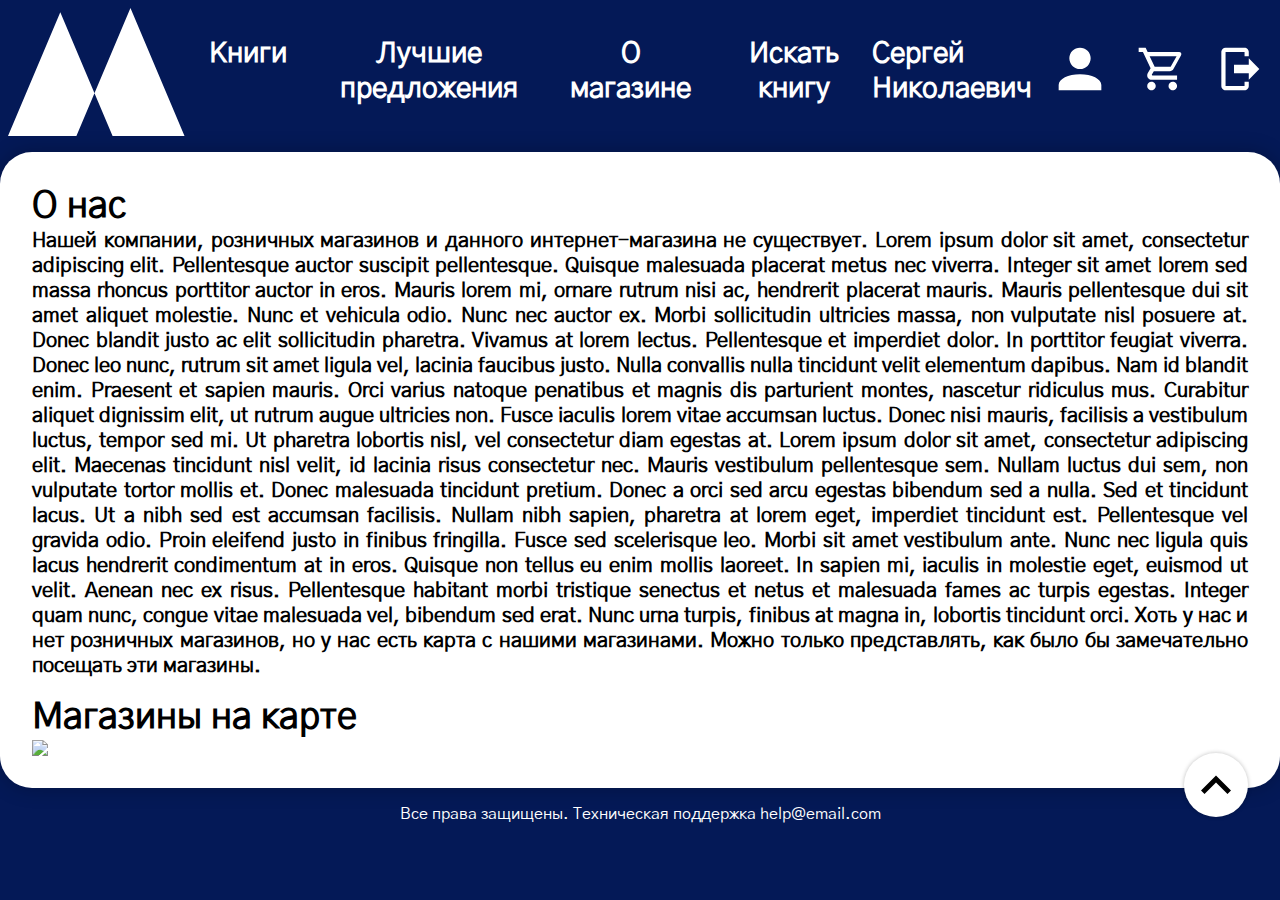
==== about-log.html @ 22d8faeb "Unused files deleted" ====
<!DOCTYPE html>
<html lang="ru">

<head>
    <meta charset="UTF-8"/>
    <link rel="stylesheet" href="./css/styles.css"/>
    <link rel="stylesheet" href="./font/GothicA1-Regular.woff">
    <script src="./scripts.js"></script>
    <title>О нас</title>
</head>

<body class="background-color">
    <header>
        <img src="./img/logo.svg"/>    
        <div class="navigation-buttons" id="navigation-buttons-0">
            <div class="header-button">
                <a href="./index-log.html">
                    <span>
                        Книги
                    </span>
                </a>
            </div>
            <div class="header-button">
                <a href="./index-log.html">
                    <span>
                        Лучшие предложения
                    </span>
                </a>
            </div>
            <div class="header-button">
                <a href="./about-log.html">
                    <span>
                        О магазине
                    </span>
                </a>
            </div>
            <div class="header-button" id="find-button" onclick="openFind()">
                <span>
                    Искать книгу
                </span>
            </div>
        </div>
        <div class="find-row hidden white-color" id="find-row">
            <textarea rows=1 placeholder="Искать книгу"></textarea>
            <img class="icon icon-active" src="./img/icons/magnify.svg"></img>
            <img class="icon icon-active" src="./img/icons/close-thick.svg" onclick="openFind()"></img>
        </div>
        <div class="navigation-buttons header-reverse" id="navigation-buttons-1">
            <a href="./index.html">
                <img class="svg-white" src="./img/icons/logout.svg">
            </a>
            <a href="./cart.html">
                <img class="svg-white" src="./img/icons/cart-outline.svg">
            </a>
            <a href="./user.html">
                <img class="svg-white" src="./img/icons/account.svg">
            </a>
            <span class="header-name">
                Сергей Николаевич
            </span>
        </div>
    </header>

    <div class="page-content white-color">
        <div class="page-content-about">
            <div class="about">
                <span class="span-header-large">
                    О нас
                </span>
                <span class="span-header-small">
                    Нашей компании, розничных магазинов и данного интернет-магазина не существует.  Lorem ipsum dolor sit amet, consectetur adipiscing elit. Pellentesque auctor suscipit pellentesque. Quisque malesuada placerat metus nec viverra. Integer sit amet lorem sed massa rhoncus porttitor auctor in eros. Mauris lorem mi, ornare rutrum nisi ac, hendrerit placerat mauris. Mauris pellentesque dui sit amet aliquet molestie. Nunc et vehicula odio. Nunc nec auctor ex. Morbi sollicitudin ultricies massa, non vulputate nisl posuere at. Donec blandit justo ac elit sollicitudin pharetra. Vivamus at lorem lectus. Pellentesque et imperdiet dolor. In porttitor feugiat viverra. Donec leo nunc, rutrum sit amet ligula vel, lacinia faucibus justo. Nulla convallis nulla tincidunt velit elementum dapibus. Nam id blandit enim.
                    Praesent et sapien mauris. Orci varius natoque penatibus et magnis dis parturient montes, nascetur ridiculus mus. Curabitur aliquet dignissim elit, ut rutrum augue ultricies non. Fusce iaculis lorem vitae accumsan luctus. Donec nisi mauris, facilisis a vestibulum luctus, tempor sed mi. Ut pharetra lobortis nisl, vel consectetur diam egestas at. Lorem ipsum dolor sit amet, consectetur adipiscing elit. Maecenas tincidunt nisl velit, id lacinia risus consectetur nec. Mauris vestibulum pellentesque sem. Nullam luctus dui sem, non vulputate tortor mollis et. Donec malesuada tincidunt pretium. Donec a orci sed arcu egestas bibendum sed a nulla. Sed et tincidunt lacus. Ut a nibh sed est accumsan facilisis. Nullam nibh sapien, pharetra at lorem eget, imperdiet tincidunt est. Pellentesque vel gravida odio. Proin eleifend justo in finibus fringilla. Fusce sed scelerisque leo. Morbi sit amet vestibulum ante. Nunc nec ligula quis lacus hendrerit condimentum at in eros. Quisque non tellus eu enim mollis laoreet. In sapien mi, iaculis in molestie eget, euismod ut velit. Aenean nec ex risus. Pellentesque habitant morbi tristique senectus et netus et malesuada fames ac turpis egestas. Integer quam nunc, congue vitae malesuada vel, bibendum sed erat. Nunc urna turpis, finibus at magna in, lobortis tincidunt orci. Хоть у нас и нет розничных магазинов, но у нас есть карта с нашими магазинами. Можно только представлять, как было бы замечательно посещать эти магазины.
                </span>
            </div>
            <div class="about-on-map">
                <span class="span-header-large">
                    Магазины на карте
                </span>
                <img src="./img/map.png">
            </div>
        </div>
    </div>

    <footer id="footer">
        <div class="scroll-button">
            <i class="up"></i>
        </div>
        <span>Все права защищены. Техническая поддержка help@email.com</span>
    </footer>
</body>

</html>
---- css/styles.css ----
@font-face {
    font-family: "Gothic A1";
    font-style: normal;
    font-weight: 400;
    src: local("Gothic A1"),
        url("../fonts/GothicA1-Regular.woff") format("woff")
}

@font-face {
    font-family: "Gothic A1";
    font-style: normal;
    font-weight: bold;
    src: local("../fonts/GothicA1-Bold.woff") format("woff")
}

* {
    font-family: "Gothic A1";
    text-align: justify;
}

.stop-scrolling {
    height: 100%;
    overflow: hidden;
  }

.f-32 {
    font-size: 32px;
}

.f-20 {
    font-size: 20px;
}

.background-color {
    background-color: #041957;
}

.center {
    margin: 0 auto;
    display: block;
}

.white-color {
    background-color: #FFFFFF;
}

.green-color {
    background-color: #86CD82;
}

.red-color {
    background-color: #DE5252;
}

.hidden {
    display: none;
    visibility: hidden;
    max-width: 0 !important;
    max-height: 0 !important;
    padding: 0 !important;
    margin: 0 !important;
}

.icon {
    min-width: 32px;
    min-height: 32px;
    width: 32px;
    height: 32px;
    max-width: 32px;
    max-height: 32px;
}

.icon-active {
    cursor: pointer;
}

body {
    /* display: flexbox; */
    margin: 0;
    padding: 0;
}

.content-shadow {
    box-shadow: 0 0 4px rgba(0, 0, 0, 0.25);
}

input[type='checkbox'] {
    appearance: none;
    cursor: pointer;
}

input[type='checkbox']:before {
    content: "";
    display: block;
    position: relative;
    width: 16px;
    height: 16px;
}

input[type='checkbox']:checked:before {
    background-image: url("/img/icons/check.svg");
}

input[type='radio'] {
    appearance: none;
    cursor: pointer;
}

input[type='radio']:before {
    content: "";
    display: block;
    position: relative;
    width: 14px;
    height: 14px;
    border-radius: 16px;
}

.radio-active {
    width: 14px;
    height: 14px;
    border-radius: 16px;
    border: #26408B solid 1px;
}

input[type='radio'] ~ .radio-active:after {
    display: none;
}

input[type='radio']:checked:before {
    top: 1px;
    left: 1px;
    width: 10px;
    height: 10px;
    border-radius: 12px;
    border: 0;
    background-color: #26408B;
}

input[type='radio']:checked ~ .radio-active:after {
    display: block;
}

.button-to-top {
    position: fixed;
    display: block;
    width: 64px;
    height: 64px;
    border-radius: 48px;
    z-index: 10;
    /* top: calc(100vh - 96px);
    left: calc(100vw - 106px); */
}

/* #region Header */  

header {
    flex-grow: 1;
    display: flex;
    align-items: center;
    padding: 8px;
}

.header-button {
    display: inline-flex;
    padding: 16px 24px 16px 24px;
    border-radius: 32px;
}

.header-button:hover {
    background-color: #ffffff;
    box-shadow: 0 0 20px rgba(0, 0, 0, 0.25);
}

.header-button a,
.header-button a:hover {
    cursor: default;
    text-decoration: none;
}

.header-button a {
    color: #ffffff;
}

.header-button:hover a,
.header-button:hover span {
    color: #000000;
}

.header-button span {
    font-family: "Gothic A1";
    font-style: normal;
    font-size: 28px;
    line-height: 35px;
    font-weight: bold;
    align-items: center;
    text-align: center;
    display: flex;
    color: #ffffff;

    cursor: default;
}

.navigation-buttons {
    display: flex;
}

.header-reverse {
    flex-direction: row-reverse;
    flex-grow: 1;
    gap: 16px;
    font-family: "Gothic A1";
    font-weight: bold;
    font-size: 16px;
}

.header-reverse a {
    text-decoration: none;
}

.find-row {
    flex-grow: 1;
    display: inline-flex;
    padding: 16px;
    align-items: center;
    border-radius: 32px;
    max-height: 35px;
}

.find-row textarea {
    resize: none;
    border: 0;
    margin: 0 8px 0 8px;
    flex-grow: 2;
    outline: none;

    overflow: hidden;
    font-size: 28px;
    font-family: "Gothic A1";
    font-weight: bold;
}

.find-row img {
    flex-grow: 1;
}

.find-button-show {
    animation: show .8s ease-in forwards;
}

.find-button-hide {
    animation: hide .8s ease-in forwards;
}

@keyframes show {
    0% {
        opacity: 0;
    }
    100% {
        opacity: 1;
    }
}

@keyframes hide {
    0% {
        opacity: 1;
    }
    100% {
        opacity: 0;
    }
}

/* #endregion */
/* #region PageContent */

.page-content {
    display: flex;

    box-shadow: 0 0 20px rgba(0, 0, 0, 0.25);
    border-radius: 32px;

    padding: 16px;
    margin: 8px 0 8px 0;
}

/* #region IndexPage */

/* #region DivSortFilter */

.div-sort-filter {
    display: flex;
    flex-direction: column;

    min-width: 320px;
    width: 320px;
    height: fit-content;

    border-radius: 32px;

    padding: 32px 16px 32px 16px;
    margin: 16px;
}

.div-sort-filter span {
    font-family: "Gothic A1";
    font-weight: bold;
}

.div-sort-filter input {
    border-radius: 4px;
}

.span-header {
    font-size: 28px !important;
}

.sort select {
    width: 100%;
    height: 32px;

    margin: 8px 0 8px 0;

    font-family: "Gothic A1";
    font-weight: bold;
    color: rgba(0, 0, 0, 0.5);

    background-color: #ffffff;
    border: 0;
    border-radius: 4px;
}

.sort select:hover,
.sort select:focus {
    color: #000000;
}

.categories div,
.authors div {
    margin: 4px 0 4px 0;
}

.categories,
.authors {
    margin-bottom: 10px;
}

.categories .span-header,
.authors .span-header {
    padding-left: 2px;
}

/* #endregion */

.button-filter {
    width: 200px;
    margin: 15px auto 5px auto  !important;
}

.white-button {
    background-color: #ffffff;
    color: #000000;
    height: 32px;
    border-radius: 16px;
}

.white-button span {
    display: flex;
    flex-direction: column;
    text-align: center;
    padding: 8px 0 8px 0;
    cursor: default;
    line-height: 16px;
}

.white-button:hover {
    background-color: #26408B;
    color: #ffffff !important;
}

.white-button:hover span {
    color: #ffffff !important;
}

.white-button:hover img {
    filter: invert(1);
}

.blue-button {
    background-color: #26408B;
    color: #ffffff !important;
    height: 32px;
    border-radius: 16px;
}

.blue-button span {
    display: flex;
    flex-direction: column;
    text-align: center;
    padding: 8px 0 8px 0;
    cursor: default;
    line-height: 16px;
    color: #ffffff !important;
}

.blue-button:hover {
    background-color: #86CD82;
}

.blue-button a {
    text-decoration: none;
    color: white;
}

.red-button {
    background-color: #DE5252;
    color: white !important;
    height: 32px;
    border-radius: 16px;
}

.red-button span {
    display: flex;
    flex-direction: column;
    text-align: center;
    padding: 8px 0 8px 0;
    cursor: default;
    line-height: 16px;
    color: white !important;
}

.red-button:hover {
    background-color: #C63E3E;
}

.red-button a {
    text-decoration: none;
    color: white;
}

.green-button {
    background-color: #86CD82;
    color: white !important;
    height: 32px;
    border-radius: 16px;
}

.green-button span {
    display: flex;
    flex-direction: column;
    text-align: center;
    padding: 8px 0 8px 0;
    cursor: default;
    line-height: 16px;
    color: white !important;
}

.green-button:hover {
    background-color: #599456;
}

.green-button a {
    text-decoration: none;
    color: white;
}

.left-border-radius-medium {
    border-radius: 16px 0 0 16px !important;
}

.right-border-radius-medium {
    border-radius: 0 16px 16px 0 !important;
}

/* #region Items */

.items {
    display: flex;
    flex-wrap: wrap;
    justify-content: space-around;
}

.item-card {
    width: 306px;
    height: fit-content;
    border-radius: 32px;

    margin: 16px;
    padding: 16px;

    display: flex;
    flex-direction: column;
}

.item-card a {
    align-self: center;
}

.item-card img {
    width: 160px;
    height: 240px;
    align-self: center;
    margin-bottom: 16px;
}

.span-header-small {
    font-size: 20px !important;
}

.item-card span {
    font-family: "Gothic A1";
    font-weight: bold;
    font-size: 14px;
}

.rating-and-price {
    display: flex;
    flex-direction: row;
    margin: 16px 0 16px 0;
}

.rating,
.price {
    border-radius: 24px;
    color: #ffffff;
    padding: 8px;
    max-width: fit-content;
    flex-grow: 1;
}

.rating-div {
    display: flex;
    flex-grow: 1;
    flex-direction: row;
    align-items: center;
}

.price-div {
    display: flex;
    flex-grow: 1;
    flex-direction: row-reverse;
    align-items: center;
}

.price-crossed {
    text-decoration: line-through;
    margin: 0 8px 0 8px;
}

.price-crossed span {
    color: rgba(0, 0, 0, 0.75);
}

.item-buttons {
    display: flex;
    flex-direction: row;
    border-radius: 16px;
}

.item-buttons div {
    flex-grow: 1;
}

/* #endregion */

/* #region PageList */

.page-list {
    height: 48px;
    max-width: fit-content;
    display: inline-flex;
    flex-direction: row;
    flex-grow: 4;
    flex-shrink: 4;
    flex: 4;
    align-items: center;
    align-self: center;

    margin: 0 35% 0 35%;

    border-radius: 24px;
}

.page-list div {
    width: 64px;
    height: 48px;

    text-align: center;
}

.page-list span {
    display: flex;
    flex-direction: column;
    

    font-family: "Gothic A1";
    font-weight: bold;
    font-size: 28px;
    line-height: 32px;
    padding: 10px 0 10px 0;
}

.left-border-radius-medium-gt {
    border-radius: 24px 0 0 24px !important;
}

.right-border-radius-medium-gt {
    border-radius: 0 24px 24px 0 !important;
}

.no-border-radius {
    border-radius: 0 !important;
}

.current-page {
    background-color: #DCDCDC;
    color: #666666;

    cursor: default;
    vertical-align: middle;
}

.current-page > span {
    padding-left: 24px;
}

/* #endregion */

/* #endregion */

/* #region BookPage */

.pic-and-rating {
    margin: 16px;
}

.rating {
    display: flex;
    flex-direction: row;
    align-items: center;
}

.rating span {
    font-family: "Gothic A1";
    font-size: 14px;
    font-weight: bold;
    color: #000000;
}

.item-rating {
    display: flex;
    
    border-radius: 24px;
    height: 32px;
}

.item-rating span {
    color: #ffffff !important;
    font-size: 16px;
    
    margin: 7px 12px 9px 12px
}

.name-description {
    display: flex;
    flex-direction: column;
    margin: 16px;
}

.name-description span {
    font-family: "Gothic A1";
    font-weight: bold;
    color: #000000;
}

.span-header-large {
    font-size: 36px;
}

.span-header-medium {
    font-size: 24px;
}

.book-about {
    margin: 16px 0 16px 0;
}

.book-price-div {
    margin: 32px 0 16px 0;
}

.book-price {
    display: flex;
    flex-direction: row;
}

.book-current-price {
    border-radius: 8px;
    margin: 0 8px 0 8px
}

.book-current-price span {
    color: #ffffff;
    margin: 0 8px 0 8px
}

.book-buttons {
    display: flex;
    flex-direction: row;
}

.book-buttons div {
    margin-right: 16px;
}

.book-buttons span {
    margin: 0px 8px 0 8px;
}

.book-sort {
    display: flex;
    flex-direction: row;
    align-items: center;
}

.book-sort > * {
    margin-right: 16px;
}

.comments {
    margin-top: 32px;
}

.book-sort input {
    border-radius: 4px;
}

.book-sort select {
    width: fit-content;
    height: 32px;

    margin: 8px 0 8px 0;

    font-family: "Gothic A1";
    font-weight: bold;
    color: rgba(0, 0, 0, 0.5);

    background-color: #ffffff;
    border: 0;
    border-radius: 4px;
}

.book-sort select:hover,
.book-sort select:focus {
    color: #000000;
}

.comment {
    width: 100%;
    border-radius: 32px;
    padding: 16px;
    display: flex;
    flex-direction: column;
    margin-bottom: 16px;
}

.comments-list {
    display: flex;
    flex-direction: column;
    align-items: center;
    margin-top: 32px;
    width: fit-content
}

.comment-header {
    display: flex;
    flex-direction: row;
    align-items: center;
}

.comment-header div {
    border-radius: 32px;
    padding: 8px 16px 8px 16px;
    display: flex;
    flex-direction: row;
    align-items: center;
    height: 32px;
    margin-right: 16px;
}

.comment-header img {
    height: 32px;
    width: 32px;
    margin-right: 8px;
}

.comment-footer {
    display: flex;
    flex-direction: row;
    align-items: center;
}

.comment-footer > * {
    margin-right: 16px;
}

.comment-footer div span {
    margin: 0 8px 0 8px;
}

.comment-text {
    margin: 16px 0 16px 0;
}

.no-margins {
    margin: 0 !important;
}

.comments-load-more {
    width: 50%;
    padding: 4px 0 4px 0;
}

/* #endregion */

/* #region AboutPage */

.page-content-about {
    display: flex;
    width: 100%;
    flex-direction: column;
    margin: 16px;
}

.about {
    width: 100%;
    display: flex;
    flex-direction: column;
    margin-bottom: 16px;
}

.about-href-header {
    box-shadow: 0px 0px 4px rgba(0, 0, 0, 0.25);
    border-radius: 16px;
    padding: 15px;
    width: fit-content;
}

.about-href {
    float: left
}

.about-ul {
    list-style-type: none;
}

.about-ul > li > a {
    text-decoration: none;
}

.about-ul > li {
    padding-bottom: 5px;
}

.about-ul {
    margin: 10px 5px 5px 5px;
    padding: 5px;
}

.about span,
.about-on-map span {
    font-family: "Gothic A1";
    font-weight: bold;
    color: #000000;
    text-align: justify;
}

.about-on-map {
    width: 100%;
    display: flex;
    flex-direction: column;
    align-items: flex-start;
}

/* #endregion */

/* #region UserPage */

.user-about {
    margin: 16px 48px 16px 48px;
    display: flex;
    flex-direction: column;
}

.user-about span {
    font-family: "Gothic A1";
    font-weight: bold;
}

.user-about .blue-button {
    height: 48px;
    border-radius: 24px;
}

.user-about .blue-button span {
    padding-top: 16px;
    padding-bottom: 16px; 
}

.user-inf {
    display: flex;
    flex-direction: row;
}

.user-picture {
    margin: 16px 0 16px 0;
    max-width: 352px;
    max-height: 352px;
}

.user-inf-grid {
    display: grid;
    max-height: 352px;
    margin-left: 32px;
    margin-top: 16px;
    column-gap: 32px;
    row-gap: 16px;
    grid-template-areas:    "information orders favorite" 
                            "payment orders favorite";
}

.user-information,
.user-payment {
    width: 416px;
    border-radius: 32px;
    padding: 16px;
    display: flex;
    flex-direction: row;
    font-size: 20px;
    flex-wrap: wrap;
}

.user-orders,
.user-favorite {
    width: 416px;
    max-height: 320px;
    border-radius: 32px;
    padding: 16px;
    display: flex;
    flex-direction: column;
    font-size: 20px;
    flex-wrap: wrap;
}

.user-information {
    grid-area: information;
    min-height: 128px;
    max-height: 128px;
}

.user-payment {
    grid-area: payment;
    height: 144px;
    row-gap: 16px;
}

.user-orders {
    grid-area: orders;
    row-gap: 16px;
}

.user-favorite {
    grid-area: favorite;
    row-gap: 16px;
}

.user-information div {
    flex-grow: 1;
    flex: 1 0 calc(50% - 16px);
    width: fit-content;
}

.user-information img {
    width: 24px;
    height: 24px;
}

.svg-primary {
    filter: invert(24%) sepia(20%) saturate(3876%) hue-rotate(200deg) brightness(92%) contrast(94%);
}

.svg-white {
    filter: invert(100%) sepia(0%) saturate(0%) hue-rotate(0deg) brightness(100%) contrast(100%);
}

.span-label {
    color:rgba(0, 0, 0, 0.5)
}

.span-label-data {
    display: flex;
    flex-direction: row;
    height: fit-content;
    vertical-align: middle;
    align-items: center;
}

.user-payment-list {
    display: flex;
    flex-direction: row;
    gap: 16px;
}

.user-payment-container {
    display: flex;
    flex-direction: column;
    align-items: center;
    gap: 16px;
    padding: 4px;
    border-radius: 16px;
    justify-content: center;
}

.user-payment-container div,
.user-payment-container span {
    align-items: center;
    text-align: center;
    font-size: 16px;
    word-wrap: normal;
}

.user-orders-list {
    display: flex;
    flex-direction: column;
    gap: 16px;
}

.user-order {
    height: 64px;
    border-radius: 16px;
    padding: 16px;
    display: flex;
    flex-direction: row;
    gap: 16px;
    justify-self: center;
}

.order-information {
    align-self: center;
}

.delivery-status {
    width: 128px;
    display: flex;
    flex-direction: column;
    justify-content: center;
    align-items: center;
    margin-left: auto;
    border-radius: 32px;
    padding: 8px;
}

.delivery-status span {
    color: #FFFFFF;
    font-size: 16px;
}

.order-delivery-date {
    font-size: 16px;
}

/* #endregion */

/* #region CartPage  */

.item-card .green-color span {
    color: white;
}

.cart-page-content {
    display: flex;
    flex-direction: column;
    font-family: "Gothic A1";
    font-weight: bold;
}

.cart-list {
    display: flex;
    flex-direction: row;
    /* margin-bottom: 224px; */
}

.cart-total {
    flex-grow: 1;
    display: flex;
    flex-direction: column;
    gap: 16px;
    border-radius: 32px;
    padding: 16px;
    margin: 16px;
}

.total-list {
    display: flex;
    flex-direction: column;
    gap: 16px;
}

.total-item {
    display: flex;
    flex-direction: row;
    border-radius: 16px;
    padding: 16px;;
}

.total-item-desc {
    display: flex;
    flex-direction: column;
    gap: 8px;
}

.total-item-price {
    border-radius: 32px;
    margin-left: auto;
    color: white;
    padding: 8px;
}

.span-total {
    margin-left: auto;
}

.item-card .red-button{
    height: 64px;
}

.item-card .red-button span {
    padding: 0 !important;
    text-align: center;
    height: 100%;
    justify-content: center;
}

.cart-submit {
    align-self: center;
    border-radius: 32px !important;
    width: 25% !important;
    height: 64px !important;
}

.cart-submit span {
    padding: 0 !important;
    text-align: center;
    height: 100%;
    justify-content: center;
}

.payment {
    width: 336px;
    height: 140px;
    border-radius: 32px;
    padding: 16px;
    display: flex;
    flex-direction: column;
    gap: 12px;
    margin-left: auto;
    margin-right: 16px;
    margin-bottom: 36px;
}

.payment span {
    font-weight: bold;
}

/* #endregion */

/* #region Register Page */

.login-background {
    background-image: url("../img/background.svg");
}

.login-page-content {
    width: 25%;
    border-radius: 32px;
    padding: 8px;
    display: flex;
    flex-direction: column;
    align-items: center;
}

.footer-bottom {
    position: fixed;
    bottom: 0px;
}

.empty-page {
    display: flex;
    min-width: 100vh;
    min-height: 85vh;
    flex-direction: column;
    align-items: center;
    justify-content: center;
    font-family: "Gothic A1";
    font-weight: bold;
    font-size: 16px;
}

.socials-list {
    display: flex;
    flex-direction: row;
}

.socials-list img {
    cursor: pointer;
}

.span-color-gray {
    color: rgba(0, 0, 0, 0.75);
}

.login-page-content textarea {
    line-height: 28px;

    resize: none;
    border: 0;
    margin: 0 8px 0 8px;
    flex-grow: 2;
    outline: none;

    overflow: hidden;
    font-size: 14px;
    font-family: "Gothic A1";
    font-weight: bold;
}

.input-text {
    border-radius: 4px;
    margin-bottom: 16px;
    width: 50%;
    height: 32px;
    display: flex;
    flex-direction: column;
    justify-content: center;
}

.login-page-content .blue-button {
    width: 80%;
    height: 48px;
    border-radius: 24px;
}

.login-page-content .blue-button span {
    padding: 0 !important;
    text-align: center;
    height: 100%;
    justify-content: center;
}

.forget-password {
    margin-top: 8px;
    font-size: 14px;
}

.forget-password a {
    text-decoration: none;
    color:rgba(0, 0, 0, 0.75)
}

/* #endregion */

.header-name {
    font-size: 28px;
    align-self: center;
    color: white;
}

/* #endregion */

/* #region Footer */

footer {
    position: relative;
    bottom: 0;
    flex-grow: 1;
    width: 100%;
    height: 17px;
    text-align: center;
    color: #ffffff;
    margin: 16px 0 16px 0;
}

/* #endregion */

/* #region switch */


.switch {
    position: relative;
}

.switch > input {
    width: 1px;
    height: 1px;
}

.switch input[type='checkbox']:before {
    content: "";
    display: none;
    position: relative;
    width: 16px;
    height: 16px;
}

.slider {
    position: absolute;
    cursor: pointer;
    height: 33px;
    width: 61px;
    top: 0;
    left: 0;
    right: 0;
    bottom: 0;
    background-color: #ccc;
    -webkit-transition: .4s;
    transition: .4s;
}

.slider:before {
    position: absolute;
    content: "";
    height: 26px;
    width: 26px;
    left: 4px;
    bottom: 4px;
    background-color: white;
    -webkit-transition: .4s;
    transition: .4s;
}

input:checked+.slider {
    background-color: #26408B;
}

input:focus+.slider {
    box-shadow: 0 0 1px #26408B;
}

input:checked+.slider:before {
    -webkit-transform: translateX(26px);
    -ms-transform: translateX(26px);
    transform: translateX(26px);
}

.slider.round {
    border-radius: 34px;
    margin-top: -4px;
}

.slider.round:before {
    border-radius: 50%;
}

.switch-group {
    display: flex;
    justify-content: space-between;
    text-align: center;
}

.switch-group > label {
    padding-left: 50px;
}

.switch-group + .switch-group {
    margin-top: 20px;
}

/* #endregion switch */

/* #region slider */

.image-slider {
    position: relative;
}

.image-slider__item {
    width: 1700px;
    height: 700px;
    display: none;
    margin: 20px auto;
}

.image-slider__item img {
    width: inherit;
    height: inherit;
    object-fit: cover;
    border-radius: 32px;
}

.image-slider__item--active {
    display: block;
}

.image-slider-buttons {
    display: flex;
    flex-direction: row;
    justify-content: center;
    gap: 10px;
}

.image-slider__button {
    width: 20px;
    height: 20px;
    border: 4px solid #26408B;
    border-radius: 100%;
    transition: background-color 0.5s ease-in;
}

.image-slider__button--active {
    background-color: #4B63A9;
}


.image-slider__button:hover {
    cursor: pointer;
}

/* #endregion slider*/

/* #region video */

.about-video  {
    margin: 20px auto;
}

/* #endregion video*/

/* #region modal */

.modal-container {
    position: fixed;
    z-index: 1000;
    width: 100vw;
    height: 100vh;
    background-color: rgba(37, 37, 37, .4);
    display: flex;
    flex-direction: column;
    justify-content: center;

}

.modal {
    margin: auto;
    width: 480px;
    height: 240px;
    background-color: white;
    box-shadow: 0px 0px 4px rgba(0, 0, 0, 0.25);
    border-radius: 16px;
    text-align: center;

}

.modal > span {
    margin: 16px;
    font-weight: 700;
    font-size: 28px;
    line-height: 35px;
    display: flex;
    align-items: center;
    text-align: center;
}

.modal-starlist {
    display: inline-flex;
    flex-direction: row;
    width: 100%;
    font-size: 50px;
    justify-content: center;
    margin-bottom: 27px;
}

.modal-starlist > i {
    width: 50px;
    height: 50px;
    margin: 0 2px;
}

.modal-submit-review {
    font-size: 24px !important;
    display: inline !important;
    box-shadow: 0px 0px 4px rgba(0, 0, 0, 0.25);
    border-radius: 21px;
    padding: 10px 55px;
    margin: 0 !important;
    margin-top: auto !important;
    cursor: pointer;
}

/* #endregion modal*/

/* #region icons */

i.star {
    background: url('../img/icons/Vector.svg');
    background-size: 1em 1em;
    background-color: white;
}

i.star-active {
    background: url('../img/icons/Vector-s.svg');
    background-size: 1em 1em;
    background-color: white;
}

i.up {
    background: url('../img/icons/up.svg');
    background-size: 1em 1em;
}

/* #endregion icons*/

/* #region item-tag*/

.tags {
    display: flex;
    justify-content: left;
    gap: 10px;
    margin-bottom: 16px;
    height: 28px;

}

.item-tag {
    width: auto;
    height: 100%;
    padding: 2px 15px;
    background-color: #4B63A9;
    border-radius: 16px;
    display: table;
}

.item-tag span {
    display: table-cell;
    vertical-align: middle;
    font-size: 14px;
    color: white;
}

/* #endregion item-tag*/


/* #region scroll-to-top button*/



.scroll-button {
    width: 64px;
    height: 64px;
    box-shadow: 0px 0px 4px rgba(0, 0, 0, 0.25);
    border-radius: 48px;
    background-color: white;
    position: absolute;
    right: 32px;
    bottom: 4px;
    display: flex;
    flex-direction: column;
    justify-content: center;
    cursor: pointer;
}

.scroll-button i {
    font-size: 30px;
    width: 1em;
    height: 1em;
    display: block;
    margin: 0 auto;
}


/* #endregion scroll-to-top button*/

/* #region preview */

.preview {
    position: absolute;
    opacity: 0;
    transition: opacity .5s ease;
}

.preview-author {
    width: 240px;
    height: 320px;
    background-color: white;
    box-shadow: 0px 0px 4px rgba(0, 0, 0, 0.25);
    border-radius: 16px;
    display: flex;
    flex-direction: column;
    font-size: 16px;
    font-weight: 700;
}

.author-name {
    width: 200px;
    text-align: center;
}

.preview-author > * {
    margin: 0 auto 3px auto;
}

.preview-author > .tags {
    height: 20px;
}

.author-logo {
    width: 170px;
    height: 196px;
    margin-top: 16px;
}

/* #endregion preview */

/* #region tooltip */

.tooltip-target {
    position: relative;
}

.tooltip-target .tooltip {
    visibility: hidden;
    
}

.tooltip-target:hover .tooltip {
    visibility: visible;
}

.tooltip {
    visibility: hidden;
    position: absolute;
    top: 10px;
    left: 100px;
    width: 350px;
    padding: 10px;
    background-color: white;
    box-shadow: 0px 0px 4px rgba(0, 0, 0, 0.25);
    border-radius: 16px;
    z-index: 10;
}

/* #endregion tooltip */

/* #region image-gallery*/

.image-gallery {
    display: flex;
    gap: 16px;
}

.image-gallery-main {
    width: 416px;
    height: 625px;
}

.image-gallery__item {
    width: 128px;
    height: 112px;
    background: #FFFFFF;
    box-shadow: 0px 0px 4px rgba(0, 0, 0, 0.25);
    border-radius: 16px;
    cursor: pointer;
}

.image-gallery__item img {
    width: inherit;
    height: inherit;
    object-fit: contain;
}

/* #endregion image-gallery*/

/* #region slide-menu */

.slide-menu {
    width: 306px;
    height: 128px;
}

.slide-menu__button {
    width: 100%;
    height: 50%;
    text-align: center;
    vertical-align: middle;
    
}

.slide-menu__button span {
    color: #fff;
    font-weight: 700;
    font-size: 20px;
    display: inline-block;
    text-align: center;
    margin-top: 25px;
}

.slide-menu__button-reject {
    background: #DE5252;
    border-radius: 16px 16px 0px 0px;
}

.slide-menu__button-reject:active {
    background: #9c3a3a;
    border-radius: 16px 16px 0px 0px;
}

.slide-menu__button-favorite {
    background: #26408B;
    border-radius: 0px 0px 16px 16px;
}

.slide-menu__button-favorite:active {
    background: #1b2b5a;
    border-radius: 0px 0px 16px 16px;
}

.page-content > span:nth-child(1) {
    padding-left: 50px;
}

/* #endregion slide-menu */
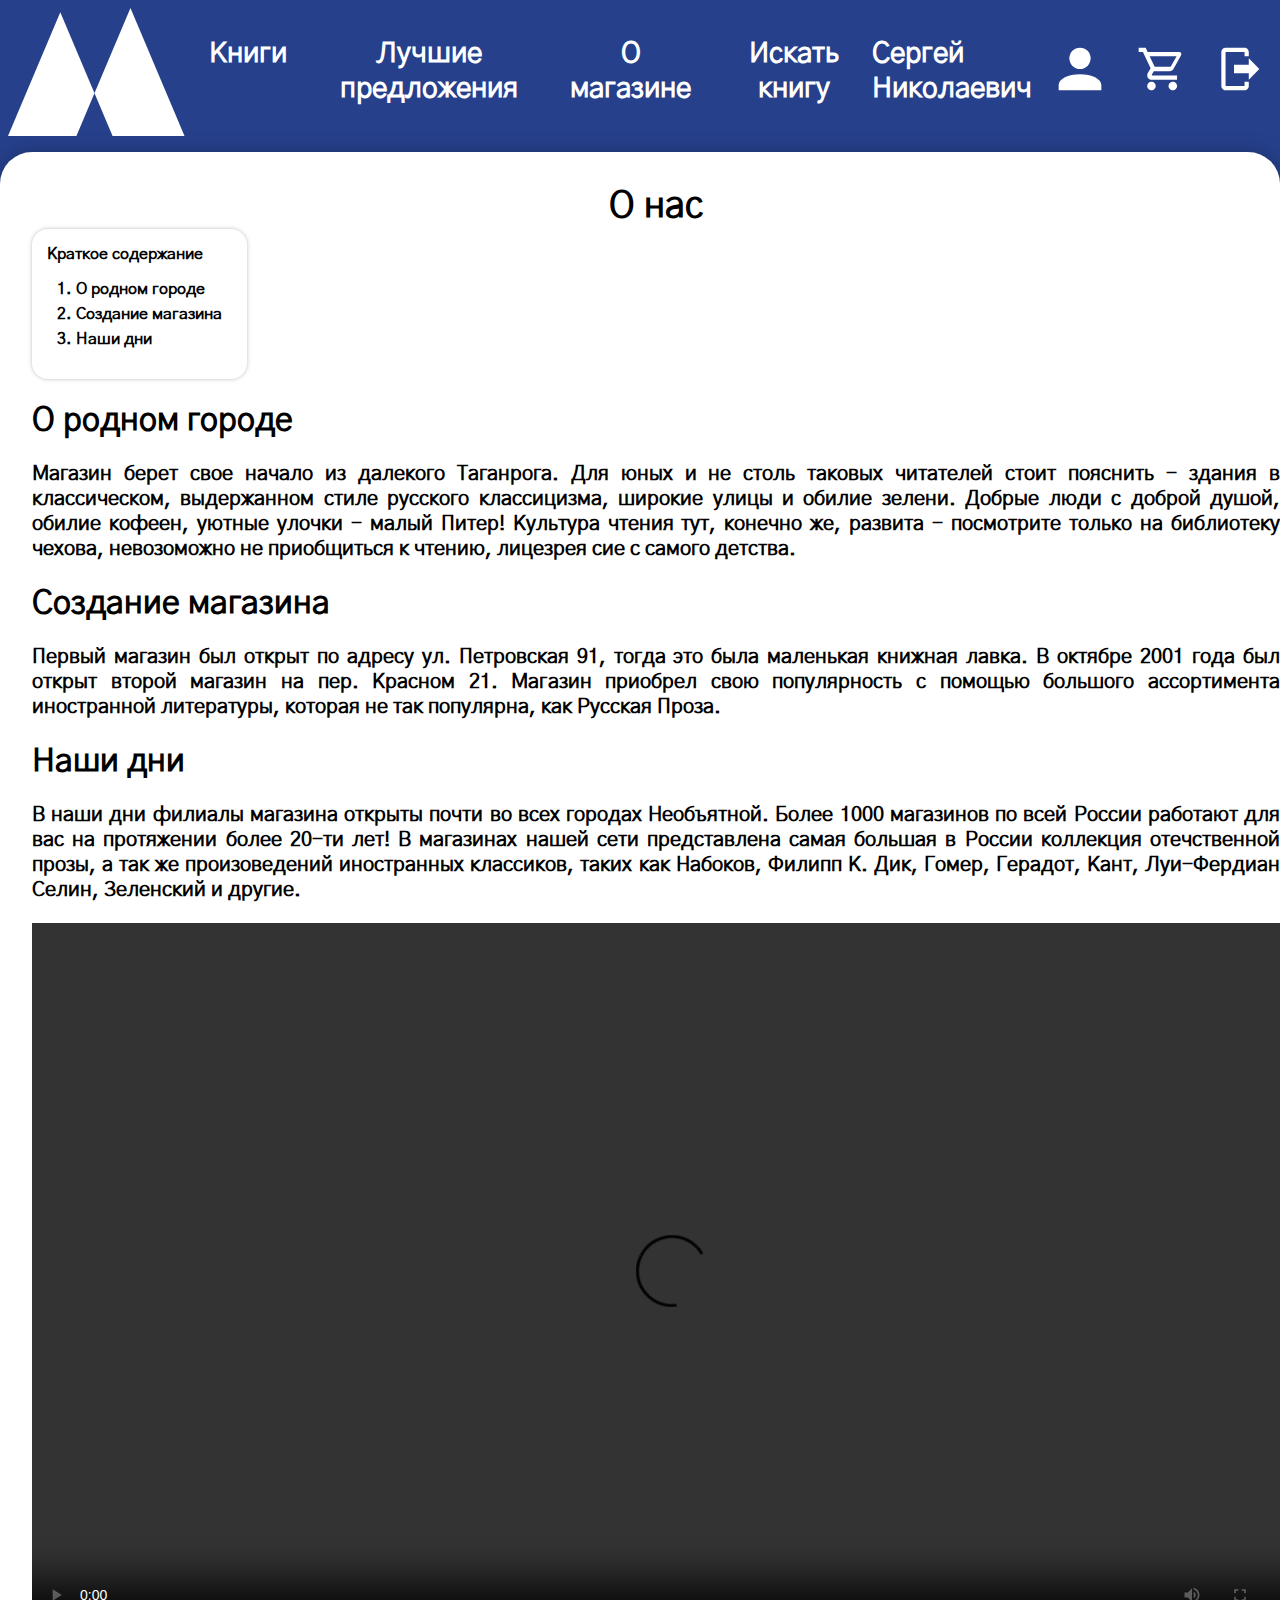
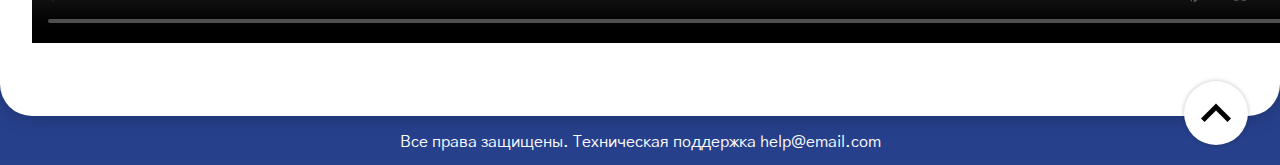
==== commit 090a97b1: "About page update" ====
--- a/about-log.html
+++ b/about-log.html
@@ -64,19 +64,64 @@
     <div class="page-content white-color">
         <div class="page-content-about">
             <div class="about">
-                <span class="span-header-large">
+                <span class="span-header-large center">
                     О нас
                 </span>
-                <span class="span-header-small">
-                    Нашей компании, розничных магазинов и данного интернет-магазина не существует.  Lorem ipsum dolor sit amet, consectetur adipiscing elit. Pellentesque auctor suscipit pellentesque. Quisque malesuada placerat metus nec viverra. Integer sit amet lorem sed massa rhoncus porttitor auctor in eros. Mauris lorem mi, ornare rutrum nisi ac, hendrerit placerat mauris. Mauris pellentesque dui sit amet aliquet molestie. Nunc et vehicula odio. Nunc nec auctor ex. Morbi sollicitudin ultricies massa, non vulputate nisl posuere at. Donec blandit justo ac elit sollicitudin pharetra. Vivamus at lorem lectus. Pellentesque et imperdiet dolor. In porttitor feugiat viverra. Donec leo nunc, rutrum sit amet ligula vel, lacinia faucibus justo. Nulla convallis nulla tincidunt velit elementum dapibus. Nam id blandit enim.
-                    Praesent et sapien mauris. Orci varius natoque penatibus et magnis dis parturient montes, nascetur ridiculus mus. Curabitur aliquet dignissim elit, ut rutrum augue ultricies non. Fusce iaculis lorem vitae accumsan luctus. Donec nisi mauris, facilisis a vestibulum luctus, tempor sed mi. Ut pharetra lobortis nisl, vel consectetur diam egestas at. Lorem ipsum dolor sit amet, consectetur adipiscing elit. Maecenas tincidunt nisl velit, id lacinia risus consectetur nec. Mauris vestibulum pellentesque sem. Nullam luctus dui sem, non vulputate tortor mollis et. Donec malesuada tincidunt pretium. Donec a orci sed arcu egestas bibendum sed a nulla. Sed et tincidunt lacus. Ut a nibh sed est accumsan facilisis. Nullam nibh sapien, pharetra at lorem eget, imperdiet tincidunt est. Pellentesque vel gravida odio. Proin eleifend justo in finibus fringilla. Fusce sed scelerisque leo. Morbi sit amet vestibulum ante. Nunc nec ligula quis lacus hendrerit condimentum at in eros. Quisque non tellus eu enim mollis laoreet. In sapien mi, iaculis in molestie eget, euismod ut velit. Aenean nec ex risus. Pellentesque habitant morbi tristique senectus et netus et malesuada fames ac turpis egestas. Integer quam nunc, congue vitae malesuada vel, bibendum sed erat. Nunc urna turpis, finibus at magna in, lobortis tincidunt orci. Хоть у нас и нет розничных магазинов, но у нас есть карта с нашими магазинами. Можно только представлять, как было бы замечательно посещать эти магазины.
-                </span>
-            </div>
-            <div class="about-on-map">
-                <span class="span-header-large">
-                    Магазины на карте
-                </span>
-                <img src="./img/map.png">
+                
+                <div class="about-href-header">
+                    <span>Краткое содержание</span>
+                    <ul class="about-ul">
+                        <li><a href="#part1"><span>1. О родном городе</span></a></li>
+                        <li><a href="#part2"><span>2. Создание магазина</span></a></li>
+                        <li><a href="#part3"><span>3. Наши дни</span></a></li>
+                    </ul>
+                </div>
+
+                <div>
+                    <div id="part1">
+                        <h1 class="f-32">О родном городе</h1>
+                        <span class="f-20">
+                            Магазин берет свое начало из далекого Таганрога. Для юных и не столь таковых читателей стоит пояснить - здания в классическом, выдержанном стиле русского классицизма, широкие улицы и обилие зелени. Добрые люди с доброй душой, обилие кофеен, уютные улочки - малый Питер! 
+                            Культура чтения тут, конечно же, развита - посмотрите только на библиотеку чехова, невозоможно не приобщиться к чтению, лицезрея сие с самого детства.
+                        </span>
+                        <br>
+                        <div class="image-slider">
+                            <div class="image-slider__item">
+                                <img src="img/city-1.png" alt="Театр Чехова">
+                            </div>
+                            <div class="image-slider__item">
+                                <img src="img/city-2.png" alt="Библиотека Чехова">
+                            </div>
+                            <div class="image-slider__item">
+                                <img src="img/city-3.png" alt="Дворец Алфераки">
+                            </div>
+                        </div>
+                        <div class="image-slider-buttons">
+                        </div>
+                    </div>
+                    <div id="part2">
+                        <h1 class="f-32">Создание магазина</h1>
+                        <span class="f-20">
+                            Первый магазин был открыт по адресу ул. Петровская 91, тогда это была маленькая книжная лавка. В октябре 2001 года был открыт второй магазин на пер. Красном 21.
+                            Магазин приобрел свою популярность с помощью большого ассортимента иностранной литературы, которая не так популярна, как Русская Проза.   
+                        </span>
+                        <br>
+                    </div>
+                    <div id="part3">
+                        <h1 class="f-32">Наши дни</h1>
+                        <span class="f-20">
+                            В наши дни филиалы магазина открыты почти во всех городах Необъятной. Более 1000 магазинов по всей России работают для вас на протяжении более 20-ти лет!
+                            В магазинах нашей сети представлена самая большая в России коллекция отечственной прозы, а так же произоведений иностранных классиков, таких как Набоков, Филипп К. Дик, 
+                            Гомер, Герадот, Кант, Луи-Фердиан Селин, Зеленский и другие.
+                        </span>
+                        <br>
+                    </div>
+                </div>
+                <div class="about-video">
+                    <video controls width="1280" height="720">
+                        <source src="./video/taganrog.mp4" type="video/mp4">
+                    </video>
+                </div>
             </div>
         </div>
     </div>
--- a/css/styles.css
+++ b/css/styles.css
@@ -3,14 +3,14 @@
     font-style: normal;
     font-weight: 400;
     src: local("Gothic A1"),
-        url("../fonts/GothicA1-Regular.woff") format("woff")
+        url("/fonts/GothicA1-Regular.woff") format("woff")
 }
 
 @font-face {
     font-family: "Gothic A1";
     font-style: normal;
     font-weight: bold;
-    src: local("../fonts/GothicA1-Bold.woff") format("woff")
+    src: local("/fonts/GothicA1-Bold.woff") format("woff")
 }
 
 * {
@@ -32,7 +32,7 @@
 }
 
 .background-color {
-    background-color: #041957;
+    background-color: #26408B;
 }
 
 .center {
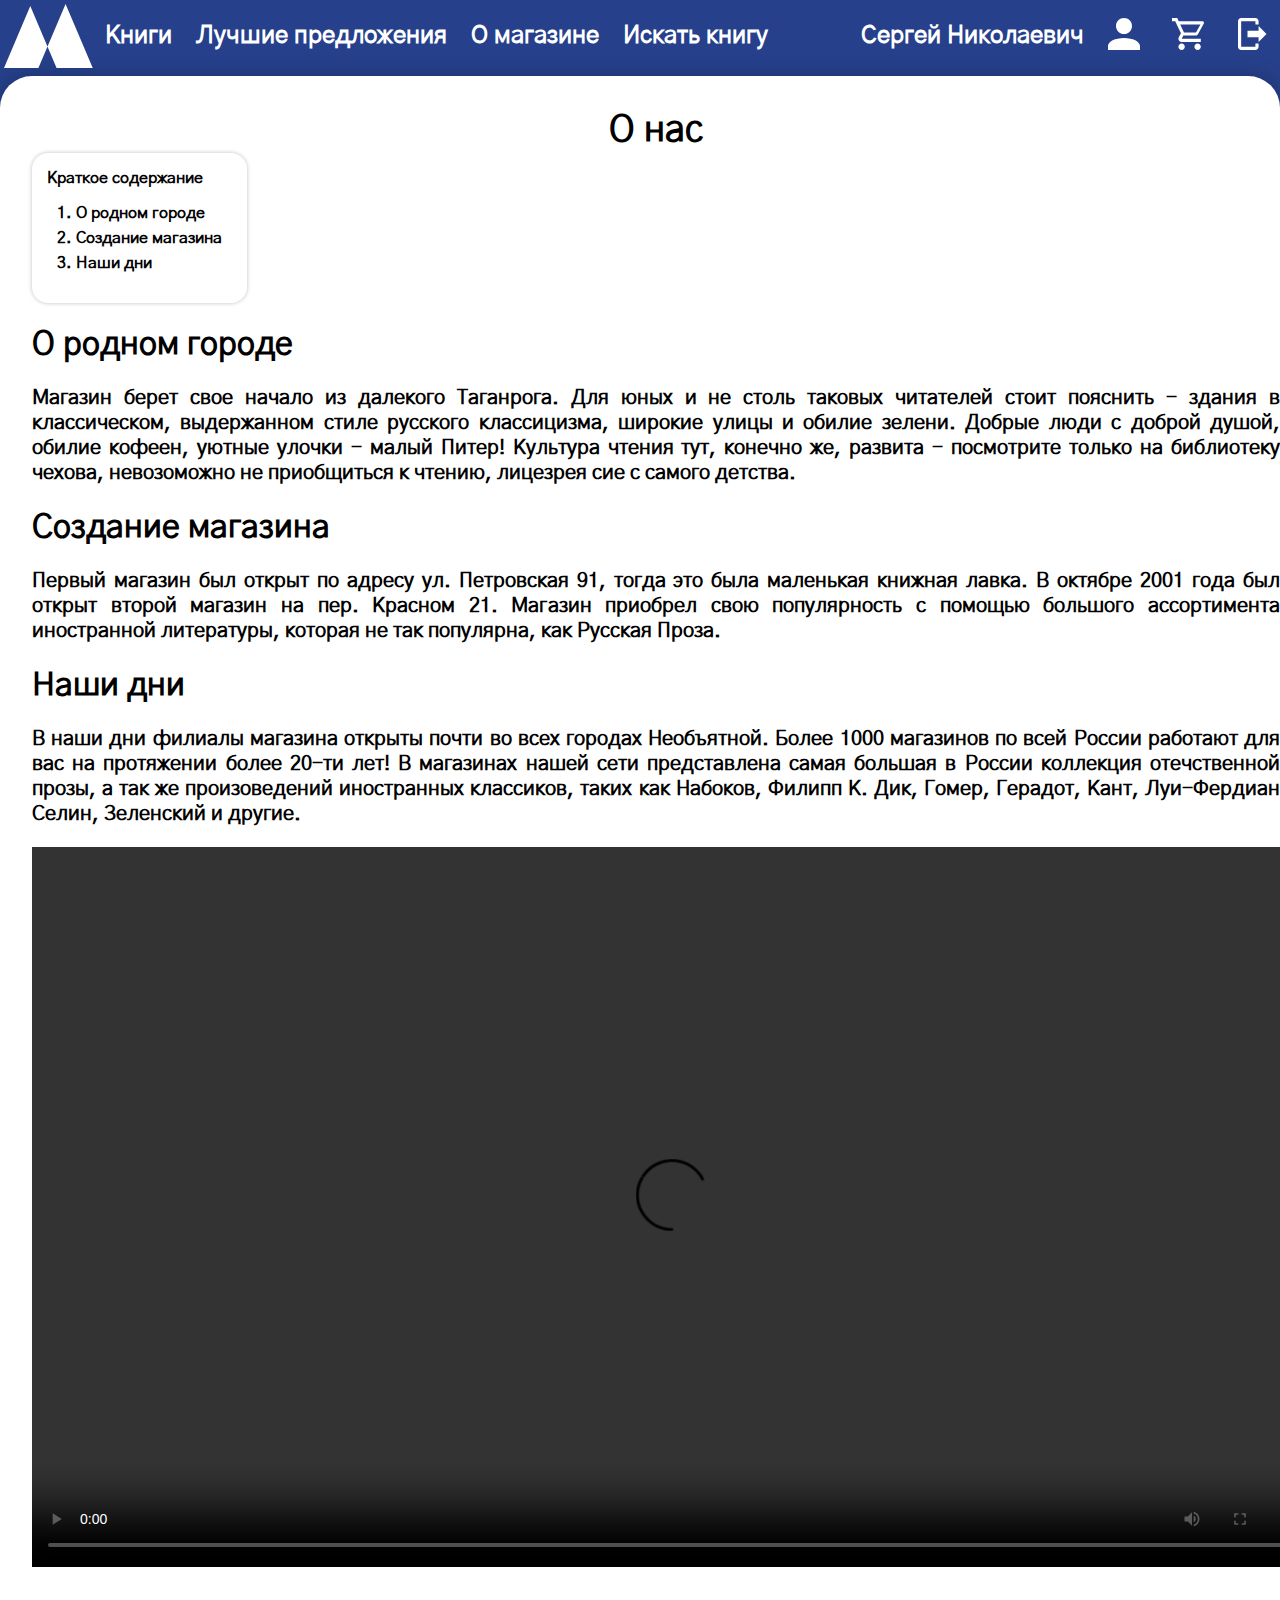
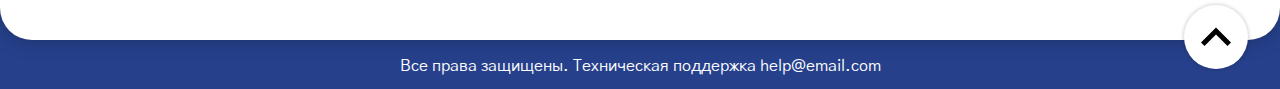
==== commit 5f1f3396: "Header improvements" ====
--- a/about-log.html
+++ b/about-log.html
@@ -11,7 +11,7 @@
 
 <body class="background-color">
     <header>
-        <img src="./img/logo.svg"/>    
+        <img class="ic-size-64" src="./img/logo.svg"/>    
         <div class="navigation-buttons" id="navigation-buttons-0">
             <div class="header-button">
                 <a href="./index-log.html">
@@ -47,13 +47,13 @@
         </div>
         <div class="navigation-buttons header-reverse" id="navigation-buttons-1">
             <a href="./index.html">
-                <img class="svg-white" src="./img/icons/logout.svg">
+                <img class="svg-white ic-size-48" src="./img/icons/logout.svg">
             </a>
             <a href="./cart.html">
-                <img class="svg-white" src="./img/icons/cart-outline.svg">
+                <img class="svg-white ic-size-48" src="./img/icons/cart-outline.svg">
             </a>
             <a href="./user.html">
-                <img class="svg-white" src="./img/icons/account.svg">
+                <img class="svg-white ic-size-48" src="./img/icons/account.svg">
             </a>
             <span class="header-name">
                 Сергей Николаевич
--- a/css/styles.css
+++ b/css/styles.css
@@ -3,14 +3,14 @@
     font-style: normal;
     font-weight: 400;
     src: local("Gothic A1"),
-        url("/fonts/GothicA1-Regular.woff") format("woff")
+        url("../fonts/GothicA1-Regular.woff") format("woff")
 }
 
 @font-face {
     font-family: "Gothic A1";
     font-style: normal;
     font-weight: bold;
-    src: local("/fonts/GothicA1-Bold.woff") format("woff")
+    src: local("../fonts/GothicA1-Bold.woff") format("woff")
 }
 
 * {
@@ -98,7 +98,7 @@
 }
 
 input[type='checkbox']:checked:before {
-    background-image: url("/img/icons/check.svg");
+    background-image: url("../img/icons/check.svg");
 }
 
 input[type='radio'] {
@@ -157,18 +157,18 @@
     flex-grow: 1;
     display: flex;
     align-items: center;
-    padding: 8px;
+    padding: 4px;
 }
 
 .header-button {
     display: inline-flex;
-    padding: 16px 24px 16px 24px;
+    padding: 8px 12px;
     border-radius: 32px;
 }
 
 .header-button:hover {
     background-color: #ffffff;
-    box-shadow: 0 0 20px rgba(0, 0, 0, 0.25);
+    box-shadow: 0 0 10px rgba(0, 0, 0, 0.25);
 }
 
 .header-button a,
@@ -189,8 +189,8 @@
 .header-button span {
     font-family: "Gothic A1";
     font-style: normal;
-    font-size: 28px;
-    line-height: 35px;
+    font-size: 24px;
+    line-height: 32px;
     font-weight: bold;
     align-items: center;
     text-align: center;
@@ -279,7 +279,7 @@
     border-radius: 32px;
 
     padding: 16px;
-    margin: 8px 0 8px 0;
+    margin: 4px 0 4px 0;
 }
 
 /* #region IndexPage */
@@ -1268,7 +1268,7 @@
 /* #endregion */
 
 .header-name {
-    font-size: 28px;
+    font-size: 24px;
     align-self: center;
     color: white;
 }
@@ -1499,20 +1499,30 @@
 /* #region icons */
 
 i.star {
-    background: url('../img/icons/Vector.svg');
+    background: url('../img/icons/empty-star.svg');
     background-size: 1em 1em;
-    background-color: white;
 }
 
 i.star-active {
-    background: url('../img/icons/Vector-s.svg');
+    background: url('../img/icons/star.svg');
     background-size: 1em 1em;
-    background-color: white;
 }
 
 i.up {
     background: url('../img/icons/up.svg');
     background-size: 1em 1em;
+}
+
+.ic-size-32 {
+    height: 32px;
+}
+
+.ic-size-48 {
+    height: 48px;
+}
+
+.ic-size-64 {
+    height: 64px;
 }
 
 /* #endregion icons*/
@@ -1725,4 +1735,4 @@
     padding-left: 50px;
 }
 
-/* #endregion slide-menu */+/* #endregion slide-menu */
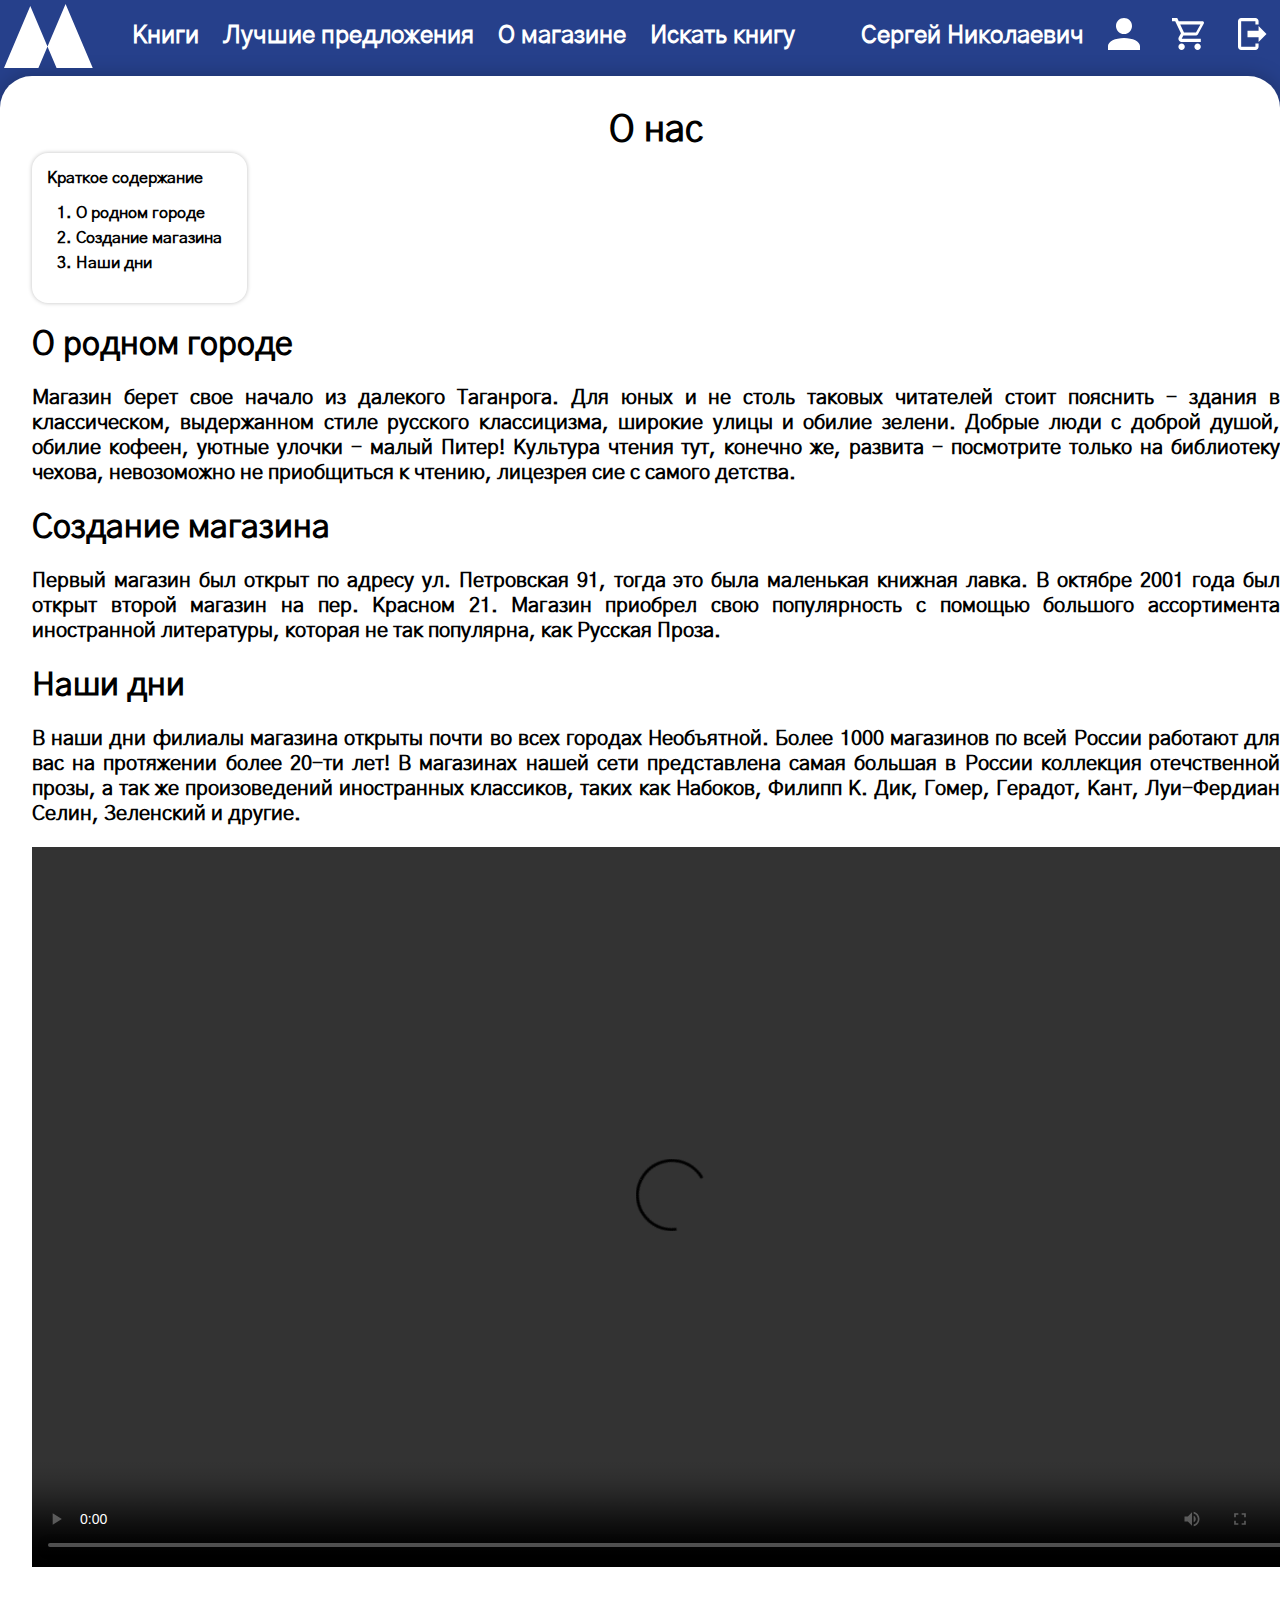
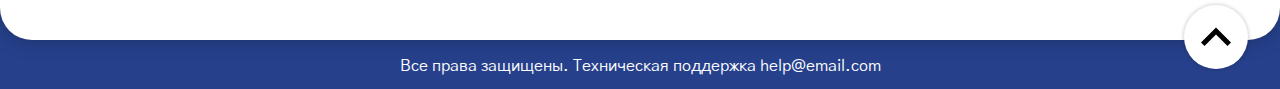
==== commit 06137c39: "CSS styles refactor" ====
--- a/about-log.html
+++ b/about-log.html
@@ -64,7 +64,7 @@
     <div class="page-content white-color">
         <div class="page-content-about">
             <div class="about">
-                <span class="span-header-large center">
+                <span class="text-size-36 center">
                     О нас
                 </span>
                 
@@ -79,8 +79,8 @@
 
                 <div>
                     <div id="part1">
-                        <h1 class="f-32">О родном городе</h1>
-                        <span class="f-20">
+                        <h1 class="text-size-32">О родном городе</h1>
+                        <span class="text-size-20">
                             Магазин берет свое начало из далекого Таганрога. Для юных и не столь таковых читателей стоит пояснить - здания в классическом, выдержанном стиле русского классицизма, широкие улицы и обилие зелени. Добрые люди с доброй душой, обилие кофеен, уютные улочки - малый Питер! 
                             Культура чтения тут, конечно же, развита - посмотрите только на библиотеку чехова, невозоможно не приобщиться к чтению, лицезрея сие с самого детства.
                         </span>
@@ -100,16 +100,16 @@
                         </div>
                     </div>
                     <div id="part2">
-                        <h1 class="f-32">Создание магазина</h1>
-                        <span class="f-20">
+                        <h1 class="text-size-32">Создание магазина</h1>
+                        <span class="text-size-20">
                             Первый магазин был открыт по адресу ул. Петровская 91, тогда это была маленькая книжная лавка. В октябре 2001 года был открыт второй магазин на пер. Красном 21.
                             Магазин приобрел свою популярность с помощью большого ассортимента иностранной литературы, которая не так популярна, как Русская Проза.   
                         </span>
                         <br>
                     </div>
                     <div id="part3">
-                        <h1 class="f-32">Наши дни</h1>
-                        <span class="f-20">
+                        <h1 class="text-size-32">Наши дни</h1>
+                        <span class="text-size-20">
                             В наши дни филиалы магазина открыты почти во всех городах Необъятной. Более 1000 магазинов по всей России работают для вас на протяжении более 20-ти лет!
                             В магазинах нашей сети представлена самая большая в России коллекция отечственной прозы, а так же произоведений иностранных классиков, таких как Набоков, Филипп К. Дик, 
                             Гомер, Герадот, Кант, Луи-Фердиан Селин, Зеленский и другие.
--- a/css/styles.css
+++ b/css/styles.css
@@ -1,3 +1,7 @@
+/* #region Shared */
+
+/* #region Text */
+
 @font-face {
     font-family: "Gothic A1";
     font-style: normal;
@@ -18,28 +22,39 @@
     text-align: justify;
 }
 
-.stop-scrolling {
-    height: 100%;
-    overflow: hidden;
-  }
-
-.f-32 {
+.text-size-20 {
+    font-size: 20px !important;
+}
+
+.text-size-24 {
+    font-size: 24px;
+}
+
+.text-size-28 {
+    font-size: 28px !important;
+}
+
+.text-size-32 {
     font-size: 32px;
 }
 
-.f-20 {
-    font-size: 20px;
-}
-
-.background-color {
-    background-color: #26408B;
-}
+.text-size-36 {
+    font-size: 36px;
+}
+
+/* #endregion */
+
+/* #region Position */
 
 .center {
     margin: 0 auto;
     display: block;
 }
 
+/* #endregion */
+
+/* #region Colors */
+
 .white-color {
     background-color: #FFFFFF;
 }
@@ -52,14 +67,13 @@
     background-color: #DE5252;
 }
 
-.hidden {
-    display: none;
-    visibility: hidden;
-    max-width: 0 !important;
-    max-height: 0 !important;
-    padding: 0 !important;
-    margin: 0 !important;
-}
+.background-color {
+    background-color: #26408B;
+}
+
+/* #endregion */
+
+/* #region Icons */
 
 .icon {
     min-width: 32px;
@@ -74,15 +88,36 @@
     cursor: pointer;
 }
 
-body {
-    /* display: flexbox; */
-    margin: 0;
-    padding: 0;
-}
-
-.content-shadow {
-    box-shadow: 0 0 4px rgba(0, 0, 0, 0.25);
-}
+i.star {
+    background: url('../img/icons/empty-star.svg');
+    background-size: 1em 1em;
+}
+
+i.star-active {
+    background: url('../img/icons/star.svg');
+    background-size: 1em 1em;
+}
+
+i.up {
+    background: url('../img/icons/up.svg');
+    background-size: 1em 1em;
+}
+
+.ic-size-32 {
+    height: 32px;
+}
+
+.ic-size-48 {
+    height: 48px;
+}
+
+.ic-size-64 {
+    height: 64px;
+}
+
+/* #endregion */
+
+/* #region Inputs */
 
 input[type='checkbox'] {
     appearance: none;
@@ -139,1159 +174,6 @@
 input[type='radio']:checked ~ .radio-active:after {
     display: block;
 }
-
-.button-to-top {
-    position: fixed;
-    display: block;
-    width: 64px;
-    height: 64px;
-    border-radius: 48px;
-    z-index: 10;
-    /* top: calc(100vh - 96px);
-    left: calc(100vw - 106px); */
-}
-
-/* #region Header */  
-
-header {
-    flex-grow: 1;
-    display: flex;
-    align-items: center;
-    padding: 4px;
-}
-
-.header-button {
-    display: inline-flex;
-    padding: 8px 12px;
-    border-radius: 32px;
-}
-
-.header-button:hover {
-    background-color: #ffffff;
-    box-shadow: 0 0 10px rgba(0, 0, 0, 0.25);
-}
-
-.header-button a,
-.header-button a:hover {
-    cursor: default;
-    text-decoration: none;
-}
-
-.header-button a {
-    color: #ffffff;
-}
-
-.header-button:hover a,
-.header-button:hover span {
-    color: #000000;
-}
-
-.header-button span {
-    font-family: "Gothic A1";
-    font-style: normal;
-    font-size: 24px;
-    line-height: 32px;
-    font-weight: bold;
-    align-items: center;
-    text-align: center;
-    display: flex;
-    color: #ffffff;
-
-    cursor: default;
-}
-
-.navigation-buttons {
-    display: flex;
-}
-
-.header-reverse {
-    flex-direction: row-reverse;
-    flex-grow: 1;
-    gap: 16px;
-    font-family: "Gothic A1";
-    font-weight: bold;
-    font-size: 16px;
-}
-
-.header-reverse a {
-    text-decoration: none;
-}
-
-.find-row {
-    flex-grow: 1;
-    display: inline-flex;
-    padding: 16px;
-    align-items: center;
-    border-radius: 32px;
-    max-height: 35px;
-}
-
-.find-row textarea {
-    resize: none;
-    border: 0;
-    margin: 0 8px 0 8px;
-    flex-grow: 2;
-    outline: none;
-
-    overflow: hidden;
-    font-size: 28px;
-    font-family: "Gothic A1";
-    font-weight: bold;
-}
-
-.find-row img {
-    flex-grow: 1;
-}
-
-.find-button-show {
-    animation: show .8s ease-in forwards;
-}
-
-.find-button-hide {
-    animation: hide .8s ease-in forwards;
-}
-
-@keyframes show {
-    0% {
-        opacity: 0;
-    }
-    100% {
-        opacity: 1;
-    }
-}
-
-@keyframes hide {
-    0% {
-        opacity: 1;
-    }
-    100% {
-        opacity: 0;
-    }
-}
-
-/* #endregion */
-/* #region PageContent */
-
-.page-content {
-    display: flex;
-
-    box-shadow: 0 0 20px rgba(0, 0, 0, 0.25);
-    border-radius: 32px;
-
-    padding: 16px;
-    margin: 4px 0 4px 0;
-}
-
-/* #region IndexPage */
-
-/* #region DivSortFilter */
-
-.div-sort-filter {
-    display: flex;
-    flex-direction: column;
-
-    min-width: 320px;
-    width: 320px;
-    height: fit-content;
-
-    border-radius: 32px;
-
-    padding: 32px 16px 32px 16px;
-    margin: 16px;
-}
-
-.div-sort-filter span {
-    font-family: "Gothic A1";
-    font-weight: bold;
-}
-
-.div-sort-filter input {
-    border-radius: 4px;
-}
-
-.span-header {
-    font-size: 28px !important;
-}
-
-.sort select {
-    width: 100%;
-    height: 32px;
-
-    margin: 8px 0 8px 0;
-
-    font-family: "Gothic A1";
-    font-weight: bold;
-    color: rgba(0, 0, 0, 0.5);
-
-    background-color: #ffffff;
-    border: 0;
-    border-radius: 4px;
-}
-
-.sort select:hover,
-.sort select:focus {
-    color: #000000;
-}
-
-.categories div,
-.authors div {
-    margin: 4px 0 4px 0;
-}
-
-.categories,
-.authors {
-    margin-bottom: 10px;
-}
-
-.categories .span-header,
-.authors .span-header {
-    padding-left: 2px;
-}
-
-/* #endregion */
-
-.button-filter {
-    width: 200px;
-    margin: 15px auto 5px auto  !important;
-}
-
-.white-button {
-    background-color: #ffffff;
-    color: #000000;
-    height: 32px;
-    border-radius: 16px;
-}
-
-.white-button span {
-    display: flex;
-    flex-direction: column;
-    text-align: center;
-    padding: 8px 0 8px 0;
-    cursor: default;
-    line-height: 16px;
-}
-
-.white-button:hover {
-    background-color: #26408B;
-    color: #ffffff !important;
-}
-
-.white-button:hover span {
-    color: #ffffff !important;
-}
-
-.white-button:hover img {
-    filter: invert(1);
-}
-
-.blue-button {
-    background-color: #26408B;
-    color: #ffffff !important;
-    height: 32px;
-    border-radius: 16px;
-}
-
-.blue-button span {
-    display: flex;
-    flex-direction: column;
-    text-align: center;
-    padding: 8px 0 8px 0;
-    cursor: default;
-    line-height: 16px;
-    color: #ffffff !important;
-}
-
-.blue-button:hover {
-    background-color: #86CD82;
-}
-
-.blue-button a {
-    text-decoration: none;
-    color: white;
-}
-
-.red-button {
-    background-color: #DE5252;
-    color: white !important;
-    height: 32px;
-    border-radius: 16px;
-}
-
-.red-button span {
-    display: flex;
-    flex-direction: column;
-    text-align: center;
-    padding: 8px 0 8px 0;
-    cursor: default;
-    line-height: 16px;
-    color: white !important;
-}
-
-.red-button:hover {
-    background-color: #C63E3E;
-}
-
-.red-button a {
-    text-decoration: none;
-    color: white;
-}
-
-.green-button {
-    background-color: #86CD82;
-    color: white !important;
-    height: 32px;
-    border-radius: 16px;
-}
-
-.green-button span {
-    display: flex;
-    flex-direction: column;
-    text-align: center;
-    padding: 8px 0 8px 0;
-    cursor: default;
-    line-height: 16px;
-    color: white !important;
-}
-
-.green-button:hover {
-    background-color: #599456;
-}
-
-.green-button a {
-    text-decoration: none;
-    color: white;
-}
-
-.left-border-radius-medium {
-    border-radius: 16px 0 0 16px !important;
-}
-
-.right-border-radius-medium {
-    border-radius: 0 16px 16px 0 !important;
-}
-
-/* #region Items */
-
-.items {
-    display: flex;
-    flex-wrap: wrap;
-    justify-content: space-around;
-}
-
-.item-card {
-    width: 306px;
-    height: fit-content;
-    border-radius: 32px;
-
-    margin: 16px;
-    padding: 16px;
-
-    display: flex;
-    flex-direction: column;
-}
-
-.item-card a {
-    align-self: center;
-}
-
-.item-card img {
-    width: 160px;
-    height: 240px;
-    align-self: center;
-    margin-bottom: 16px;
-}
-
-.span-header-small {
-    font-size: 20px !important;
-}
-
-.item-card span {
-    font-family: "Gothic A1";
-    font-weight: bold;
-    font-size: 14px;
-}
-
-.rating-and-price {
-    display: flex;
-    flex-direction: row;
-    margin: 16px 0 16px 0;
-}
-
-.rating,
-.price {
-    border-radius: 24px;
-    color: #ffffff;
-    padding: 8px;
-    max-width: fit-content;
-    flex-grow: 1;
-}
-
-.rating-div {
-    display: flex;
-    flex-grow: 1;
-    flex-direction: row;
-    align-items: center;
-}
-
-.price-div {
-    display: flex;
-    flex-grow: 1;
-    flex-direction: row-reverse;
-    align-items: center;
-}
-
-.price-crossed {
-    text-decoration: line-through;
-    margin: 0 8px 0 8px;
-}
-
-.price-crossed span {
-    color: rgba(0, 0, 0, 0.75);
-}
-
-.item-buttons {
-    display: flex;
-    flex-direction: row;
-    border-radius: 16px;
-}
-
-.item-buttons div {
-    flex-grow: 1;
-}
-
-/* #endregion */
-
-/* #region PageList */
-
-.page-list {
-    height: 48px;
-    max-width: fit-content;
-    display: inline-flex;
-    flex-direction: row;
-    flex-grow: 4;
-    flex-shrink: 4;
-    flex: 4;
-    align-items: center;
-    align-self: center;
-
-    margin: 0 35% 0 35%;
-
-    border-radius: 24px;
-}
-
-.page-list div {
-    width: 64px;
-    height: 48px;
-
-    text-align: center;
-}
-
-.page-list span {
-    display: flex;
-    flex-direction: column;
-    
-
-    font-family: "Gothic A1";
-    font-weight: bold;
-    font-size: 28px;
-    line-height: 32px;
-    padding: 10px 0 10px 0;
-}
-
-.left-border-radius-medium-gt {
-    border-radius: 24px 0 0 24px !important;
-}
-
-.right-border-radius-medium-gt {
-    border-radius: 0 24px 24px 0 !important;
-}
-
-.no-border-radius {
-    border-radius: 0 !important;
-}
-
-.current-page {
-    background-color: #DCDCDC;
-    color: #666666;
-
-    cursor: default;
-    vertical-align: middle;
-}
-
-.current-page > span {
-    padding-left: 24px;
-}
-
-/* #endregion */
-
-/* #endregion */
-
-/* #region BookPage */
-
-.pic-and-rating {
-    margin: 16px;
-}
-
-.rating {
-    display: flex;
-    flex-direction: row;
-    align-items: center;
-}
-
-.rating span {
-    font-family: "Gothic A1";
-    font-size: 14px;
-    font-weight: bold;
-    color: #000000;
-}
-
-.item-rating {
-    display: flex;
-    
-    border-radius: 24px;
-    height: 32px;
-}
-
-.item-rating span {
-    color: #ffffff !important;
-    font-size: 16px;
-    
-    margin: 7px 12px 9px 12px
-}
-
-.name-description {
-    display: flex;
-    flex-direction: column;
-    margin: 16px;
-}
-
-.name-description span {
-    font-family: "Gothic A1";
-    font-weight: bold;
-    color: #000000;
-}
-
-.span-header-large {
-    font-size: 36px;
-}
-
-.span-header-medium {
-    font-size: 24px;
-}
-
-.book-about {
-    margin: 16px 0 16px 0;
-}
-
-.book-price-div {
-    margin: 32px 0 16px 0;
-}
-
-.book-price {
-    display: flex;
-    flex-direction: row;
-}
-
-.book-current-price {
-    border-radius: 8px;
-    margin: 0 8px 0 8px
-}
-
-.book-current-price span {
-    color: #ffffff;
-    margin: 0 8px 0 8px
-}
-
-.book-buttons {
-    display: flex;
-    flex-direction: row;
-}
-
-.book-buttons div {
-    margin-right: 16px;
-}
-
-.book-buttons span {
-    margin: 0px 8px 0 8px;
-}
-
-.book-sort {
-    display: flex;
-    flex-direction: row;
-    align-items: center;
-}
-
-.book-sort > * {
-    margin-right: 16px;
-}
-
-.comments {
-    margin-top: 32px;
-}
-
-.book-sort input {
-    border-radius: 4px;
-}
-
-.book-sort select {
-    width: fit-content;
-    height: 32px;
-
-    margin: 8px 0 8px 0;
-
-    font-family: "Gothic A1";
-    font-weight: bold;
-    color: rgba(0, 0, 0, 0.5);
-
-    background-color: #ffffff;
-    border: 0;
-    border-radius: 4px;
-}
-
-.book-sort select:hover,
-.book-sort select:focus {
-    color: #000000;
-}
-
-.comment {
-    width: 100%;
-    border-radius: 32px;
-    padding: 16px;
-    display: flex;
-    flex-direction: column;
-    margin-bottom: 16px;
-}
-
-.comments-list {
-    display: flex;
-    flex-direction: column;
-    align-items: center;
-    margin-top: 32px;
-    width: fit-content
-}
-
-.comment-header {
-    display: flex;
-    flex-direction: row;
-    align-items: center;
-}
-
-.comment-header div {
-    border-radius: 32px;
-    padding: 8px 16px 8px 16px;
-    display: flex;
-    flex-direction: row;
-    align-items: center;
-    height: 32px;
-    margin-right: 16px;
-}
-
-.comment-header img {
-    height: 32px;
-    width: 32px;
-    margin-right: 8px;
-}
-
-.comment-footer {
-    display: flex;
-    flex-direction: row;
-    align-items: center;
-}
-
-.comment-footer > * {
-    margin-right: 16px;
-}
-
-.comment-footer div span {
-    margin: 0 8px 0 8px;
-}
-
-.comment-text {
-    margin: 16px 0 16px 0;
-}
-
-.no-margins {
-    margin: 0 !important;
-}
-
-.comments-load-more {
-    width: 50%;
-    padding: 4px 0 4px 0;
-}
-
-/* #endregion */
-
-/* #region AboutPage */
-
-.page-content-about {
-    display: flex;
-    width: 100%;
-    flex-direction: column;
-    margin: 16px;
-}
-
-.about {
-    width: 100%;
-    display: flex;
-    flex-direction: column;
-    margin-bottom: 16px;
-}
-
-.about-href-header {
-    box-shadow: 0px 0px 4px rgba(0, 0, 0, 0.25);
-    border-radius: 16px;
-    padding: 15px;
-    width: fit-content;
-}
-
-.about-href {
-    float: left
-}
-
-.about-ul {
-    list-style-type: none;
-}
-
-.about-ul > li > a {
-    text-decoration: none;
-}
-
-.about-ul > li {
-    padding-bottom: 5px;
-}
-
-.about-ul {
-    margin: 10px 5px 5px 5px;
-    padding: 5px;
-}
-
-.about span,
-.about-on-map span {
-    font-family: "Gothic A1";
-    font-weight: bold;
-    color: #000000;
-    text-align: justify;
-}
-
-.about-on-map {
-    width: 100%;
-    display: flex;
-    flex-direction: column;
-    align-items: flex-start;
-}
-
-/* #endregion */
-
-/* #region UserPage */
-
-.user-about {
-    margin: 16px 48px 16px 48px;
-    display: flex;
-    flex-direction: column;
-}
-
-.user-about span {
-    font-family: "Gothic A1";
-    font-weight: bold;
-}
-
-.user-about .blue-button {
-    height: 48px;
-    border-radius: 24px;
-}
-
-.user-about .blue-button span {
-    padding-top: 16px;
-    padding-bottom: 16px; 
-}
-
-.user-inf {
-    display: flex;
-    flex-direction: row;
-}
-
-.user-picture {
-    margin: 16px 0 16px 0;
-    max-width: 352px;
-    max-height: 352px;
-}
-
-.user-inf-grid {
-    display: grid;
-    max-height: 352px;
-    margin-left: 32px;
-    margin-top: 16px;
-    column-gap: 32px;
-    row-gap: 16px;
-    grid-template-areas:    "information orders favorite" 
-                            "payment orders favorite";
-}
-
-.user-information,
-.user-payment {
-    width: 416px;
-    border-radius: 32px;
-    padding: 16px;
-    display: flex;
-    flex-direction: row;
-    font-size: 20px;
-    flex-wrap: wrap;
-}
-
-.user-orders,
-.user-favorite {
-    width: 416px;
-    max-height: 320px;
-    border-radius: 32px;
-    padding: 16px;
-    display: flex;
-    flex-direction: column;
-    font-size: 20px;
-    flex-wrap: wrap;
-}
-
-.user-information {
-    grid-area: information;
-    min-height: 128px;
-    max-height: 128px;
-}
-
-.user-payment {
-    grid-area: payment;
-    height: 144px;
-    row-gap: 16px;
-}
-
-.user-orders {
-    grid-area: orders;
-    row-gap: 16px;
-}
-
-.user-favorite {
-    grid-area: favorite;
-    row-gap: 16px;
-}
-
-.user-information div {
-    flex-grow: 1;
-    flex: 1 0 calc(50% - 16px);
-    width: fit-content;
-}
-
-.user-information img {
-    width: 24px;
-    height: 24px;
-}
-
-.svg-primary {
-    filter: invert(24%) sepia(20%) saturate(3876%) hue-rotate(200deg) brightness(92%) contrast(94%);
-}
-
-.svg-white {
-    filter: invert(100%) sepia(0%) saturate(0%) hue-rotate(0deg) brightness(100%) contrast(100%);
-}
-
-.span-label {
-    color:rgba(0, 0, 0, 0.5)
-}
-
-.span-label-data {
-    display: flex;
-    flex-direction: row;
-    height: fit-content;
-    vertical-align: middle;
-    align-items: center;
-}
-
-.user-payment-list {
-    display: flex;
-    flex-direction: row;
-    gap: 16px;
-}
-
-.user-payment-container {
-    display: flex;
-    flex-direction: column;
-    align-items: center;
-    gap: 16px;
-    padding: 4px;
-    border-radius: 16px;
-    justify-content: center;
-}
-
-.user-payment-container div,
-.user-payment-container span {
-    align-items: center;
-    text-align: center;
-    font-size: 16px;
-    word-wrap: normal;
-}
-
-.user-orders-list {
-    display: flex;
-    flex-direction: column;
-    gap: 16px;
-}
-
-.user-order {
-    height: 64px;
-    border-radius: 16px;
-    padding: 16px;
-    display: flex;
-    flex-direction: row;
-    gap: 16px;
-    justify-self: center;
-}
-
-.order-information {
-    align-self: center;
-}
-
-.delivery-status {
-    width: 128px;
-    display: flex;
-    flex-direction: column;
-    justify-content: center;
-    align-items: center;
-    margin-left: auto;
-    border-radius: 32px;
-    padding: 8px;
-}
-
-.delivery-status span {
-    color: #FFFFFF;
-    font-size: 16px;
-}
-
-.order-delivery-date {
-    font-size: 16px;
-}
-
-/* #endregion */
-
-/* #region CartPage  */
-
-.item-card .green-color span {
-    color: white;
-}
-
-.cart-page-content {
-    display: flex;
-    flex-direction: column;
-    font-family: "Gothic A1";
-    font-weight: bold;
-}
-
-.cart-list {
-    display: flex;
-    flex-direction: row;
-    /* margin-bottom: 224px; */
-}
-
-.cart-total {
-    flex-grow: 1;
-    display: flex;
-    flex-direction: column;
-    gap: 16px;
-    border-radius: 32px;
-    padding: 16px;
-    margin: 16px;
-}
-
-.total-list {
-    display: flex;
-    flex-direction: column;
-    gap: 16px;
-}
-
-.total-item {
-    display: flex;
-    flex-direction: row;
-    border-radius: 16px;
-    padding: 16px;;
-}
-
-.total-item-desc {
-    display: flex;
-    flex-direction: column;
-    gap: 8px;
-}
-
-.total-item-price {
-    border-radius: 32px;
-    margin-left: auto;
-    color: white;
-    padding: 8px;
-}
-
-.span-total {
-    margin-left: auto;
-}
-
-.item-card .red-button{
-    height: 64px;
-}
-
-.item-card .red-button span {
-    padding: 0 !important;
-    text-align: center;
-    height: 100%;
-    justify-content: center;
-}
-
-.cart-submit {
-    align-self: center;
-    border-radius: 32px !important;
-    width: 25% !important;
-    height: 64px !important;
-}
-
-.cart-submit span {
-    padding: 0 !important;
-    text-align: center;
-    height: 100%;
-    justify-content: center;
-}
-
-.payment {
-    width: 336px;
-    height: 140px;
-    border-radius: 32px;
-    padding: 16px;
-    display: flex;
-    flex-direction: column;
-    gap: 12px;
-    margin-left: auto;
-    margin-right: 16px;
-    margin-bottom: 36px;
-}
-
-.payment span {
-    font-weight: bold;
-}
-
-/* #endregion */
-
-/* #region Register Page */
-
-.login-background {
-    background-image: url("../img/background.svg");
-}
-
-.login-page-content {
-    width: 25%;
-    border-radius: 32px;
-    padding: 8px;
-    display: flex;
-    flex-direction: column;
-    align-items: center;
-}
-
-.footer-bottom {
-    position: fixed;
-    bottom: 0px;
-}
-
-.empty-page {
-    display: flex;
-    min-width: 100vh;
-    min-height: 85vh;
-    flex-direction: column;
-    align-items: center;
-    justify-content: center;
-    font-family: "Gothic A1";
-    font-weight: bold;
-    font-size: 16px;
-}
-
-.socials-list {
-    display: flex;
-    flex-direction: row;
-}
-
-.socials-list img {
-    cursor: pointer;
-}
-
-.span-color-gray {
-    color: rgba(0, 0, 0, 0.75);
-}
-
-.login-page-content textarea {
-    line-height: 28px;
-
-    resize: none;
-    border: 0;
-    margin: 0 8px 0 8px;
-    flex-grow: 2;
-    outline: none;
-
-    overflow: hidden;
-    font-size: 14px;
-    font-family: "Gothic A1";
-    font-weight: bold;
-}
-
-.input-text {
-    border-radius: 4px;
-    margin-bottom: 16px;
-    width: 50%;
-    height: 32px;
-    display: flex;
-    flex-direction: column;
-    justify-content: center;
-}
-
-.login-page-content .blue-button {
-    width: 80%;
-    height: 48px;
-    border-radius: 24px;
-}
-
-.login-page-content .blue-button span {
-    padding: 0 !important;
-    text-align: center;
-    height: 100%;
-    justify-content: center;
-}
-
-.forget-password {
-    margin-top: 8px;
-    font-size: 14px;
-}
-
-.forget-password a {
-    text-decoration: none;
-    color:rgba(0, 0, 0, 0.75)
-}
-
-/* #endregion */
-
-.header-name {
-    font-size: 24px;
-    align-self: center;
-    color: white;
-}
-
-/* #endregion */
-
-/* #region Footer */
-
-footer {
-    position: relative;
-    bottom: 0;
-    flex-grow: 1;
-    width: 100%;
-    height: 17px;
-    text-align: center;
-    color: #ffffff;
-    margin: 16px 0 16px 0;
-}
-
-/* #endregion */
-
-/* #region switch */
-
 
 .switch {
     position: relative;
@@ -1373,9 +255,7 @@
     margin-top: 20px;
 }
 
-/* #endregion switch */
-
-/* #region slider */
+/* #region Slider */
 
 .image-slider {
     position: relative;
@@ -1423,17 +303,11 @@
     cursor: pointer;
 }
 
-/* #endregion slider*/
-
-/* #region video */
-
-.about-video  {
-    margin: 20px auto;
-}
-
-/* #endregion video*/
-
-/* #region modal */
+/* #endregion */
+
+/* #endregion */
+
+/* #region Modal */
 
 .modal-container {
     position: fixed;
@@ -1494,40 +368,175 @@
     cursor: pointer;
 }
 
-/* #endregion modal*/
-
-/* #region icons */
-
-i.star {
-    background: url('../img/icons/empty-star.svg');
-    background-size: 1em 1em;
-}
-
-i.star-active {
-    background: url('../img/icons/star.svg');
-    background-size: 1em 1em;
-}
-
-i.up {
-    background: url('../img/icons/up.svg');
-    background-size: 1em 1em;
-}
-
-.ic-size-32 {
-    height: 32px;
-}
-
-.ic-size-48 {
-    height: 48px;
-}
-
-.ic-size-64 {
-    height: 64px;
-}
-
-/* #endregion icons*/
-
-/* #region item-tag*/
+/* #endregion */
+
+/* #region Utility */
+
+.hidden {
+    display: none;
+    visibility: hidden;
+    max-width: 0 !important;
+    max-height: 0 !important;
+    padding: 0 !important;
+    margin: 0 !important;
+}
+
+body {
+    margin: 0;
+    padding: 0;
+}
+
+.stop-scrolling {
+    height: 100%;
+    overflow: hidden;
+  }
+
+/* #endregion */
+
+.content-shadow {
+    box-shadow: 0 0 4px rgba(0, 0, 0, 0.25);
+}
+
+/* #endregion */
+
+/* #region Header */
+
+header {
+    flex-grow: 1;
+    display: flex;
+    justify-content: space-between;
+    align-items: center;
+    padding: 4px;
+}
+
+.header-button {
+    display: inline-flex;
+    padding: 8px 12px;
+    border-radius: 32px;
+}
+
+.header-button:hover {
+    background-color: #ffffff;
+    box-shadow: 0 0 10px rgba(0, 0, 0, 0.25);
+}
+
+.header-button a,
+.header-button a:hover {
+    cursor: default;
+    text-decoration: none;
+}
+
+.header-button a {
+    color: #ffffff;
+}
+
+.header-button:hover a,
+.header-button:hover span {
+    color: #000000;
+}
+
+.header-button span {
+    font-family: "Gothic A1";
+    font-style: normal;
+    font-size: 24px;
+    line-height: 32px;
+    font-weight: bold;
+    align-items: center;
+    text-align: center;
+    display: flex;
+    color: #ffffff;
+
+    cursor: default;
+}
+
+.navigation-buttons {
+    display: flex;
+}
+
+.header-reverse {
+    flex-direction: row-reverse;
+    /* flex-grow: 1; */
+    gap: 16px;
+    font-family: "Gothic A1";
+    font-weight: bold;
+    font-size: 16px;
+}
+
+.header-reverse a {
+    text-decoration: none;
+}
+
+.find-row {
+    flex-grow: 1;
+    display: inline-flex;
+    padding: 16px;
+    align-items: center;
+    border-radius: 32px;
+    max-height: 35px;
+}
+
+.find-row textarea {
+    resize: none;
+    border: 0;
+    margin: 0 8px 0 8px;
+    flex-grow: 2;
+    outline: none;
+
+    overflow: hidden;
+    font-size: 28px;
+    font-family: "Gothic A1";
+    font-weight: bold;
+}
+
+.find-row img {
+    flex-grow: 1;
+}
+
+.find-button-show {
+    animation: show .8s ease-in forwards;
+}
+
+.find-button-hide {
+    animation: hide .8s ease-in forwards;
+}
+
+@keyframes show {
+    0% {
+        opacity: 0;
+    }
+    100% {
+        opacity: 1;
+    }
+}
+
+@keyframes hide {
+    0% {
+        opacity: 1;
+    }
+    100% {
+        opacity: 0;
+    }
+}
+
+.header-name {
+    font-size: 24px;
+    align-self: center;
+    color: white;
+}
+
+/* #endregion */
+
+/* #region Page */
+
+.page-content {
+    display: flex;
+
+    box-shadow: 0 0 20px rgba(0, 0, 0, 0.25);
+    border-radius: 32px;
+
+    padding: 16px;
+    margin: 4px 0 4px 0;
+}
 
 .tags {
     display: flex;
@@ -1553,13 +562,6 @@
     font-size: 14px;
     color: white;
 }
-
-/* #endregion item-tag*/
-
-
-/* #region scroll-to-top button*/
-
-
 
 .scroll-button {
     width: 64px;
@@ -1584,11 +586,6 @@
     margin: 0 auto;
 }
 
-
-/* #endregion scroll-to-top button*/
-
-/* #region preview */
-
 .preview {
     position: absolute;
     opacity: 0;
@@ -1625,10 +622,6 @@
     height: 196px;
     margin-top: 16px;
 }
-
-/* #endregion preview */
-
-/* #region tooltip */
 
 .tooltip-target {
     position: relative;
@@ -1656,9 +649,519 @@
     z-index: 10;
 }
 
-/* #endregion tooltip */
-
-/* #region image-gallery*/
+/* #region IndexPage */
+
+/* #region DivSortFilter */
+
+.div-sort-filter {
+    display: flex;
+    flex-direction: column;
+
+    min-width: 320px;
+    width: 320px;
+    height: fit-content;
+
+    border-radius: 32px;
+
+    padding: 32px 16px 32px 16px;
+    margin: 16px;
+}
+
+.div-sort-filter span {
+    font-weight: bold;
+}
+
+.div-sort-filter input {
+    border-radius: 4px;
+}
+
+.sort select {
+    width: 100%;
+    height: 32px;
+
+    margin: 8px 0 8px 0;
+
+    font-weight: bold;
+    color: rgba(0, 0, 0, 0.5);
+
+    background-color: #ffffff;
+    border: 0;
+    border-radius: 4px;
+}
+
+.sort select:hover,
+.sort select:focus {
+    color: #000000;
+}
+
+.categories div,
+.authors div {
+    margin: 4px 0 4px 0;
+}
+
+.categories,
+.authors {
+    margin-bottom: 10px;
+}
+
+.categories .text-size-28,
+.authors .text-size-28 {
+    padding-left: 2px;
+}
+
+/* #endregion */
+
+.button-filter {
+    width: 200px;
+    margin: 15px auto 5px auto  !important;
+}
+
+.white-button {
+    background-color: #ffffff;
+    color: #000000;
+    height: 32px;
+    border-radius: 16px;
+}
+
+.white-button span {
+    display: flex;
+    flex-direction: column;
+    text-align: center;
+    padding: 8px 0 8px 0;
+    cursor: default;
+    line-height: 16px;
+}
+
+.white-button:hover {
+    background-color: #26408B;
+    color: #ffffff !important;
+}
+
+.white-button:hover span {
+    color: #ffffff !important;
+}
+
+.white-button:hover img {
+    filter: invert(1);
+}
+
+.blue-button {
+    background-color: #26408B;
+    color: #ffffff !important;
+    height: 32px;
+    border-radius: 16px;
+}
+
+.blue-button span {
+    display: flex;
+    flex-direction: column;
+    text-align: center;
+    padding: 8px 0 8px 0;
+    cursor: default;
+    line-height: 16px;
+    color: #ffffff !important;
+}
+
+.blue-button:hover {
+    background-color: #86CD82;
+}
+
+.blue-button a {
+    text-decoration: none;
+    color: white;
+}
+
+.red-button {
+    background-color: #DE5252;
+    color: white !important;
+    height: 32px;
+    border-radius: 16px;
+}
+
+.red-button span {
+    display: flex;
+    flex-direction: column;
+    text-align: center;
+    padding: 8px 0 8px 0;
+    cursor: default;
+    line-height: 16px;
+    color: white !important;
+}
+
+.red-button:hover {
+    background-color: #C63E3E;
+}
+
+.red-button a {
+    text-decoration: none;
+    color: white;
+}
+
+.green-button {
+    background-color: #86CD82;
+    color: white !important;
+    height: 32px;
+    border-radius: 16px;
+}
+
+.green-button span {
+    display: flex;
+    flex-direction: column;
+    text-align: center;
+    padding: 8px 0 8px 0;
+    cursor: default;
+    line-height: 16px;
+    color: white !important;
+}
+
+.green-button:hover {
+    background-color: #599456;
+}
+
+.green-button a {
+    text-decoration: none;
+    color: white;
+}
+
+.left-border-radius-medium {
+    border-radius: 16px 0 0 16px !important;
+}
+
+.right-border-radius-medium {
+    border-radius: 0 16px 16px 0 !important;
+}
+
+/* #region Items */
+
+.items {
+    display: flex;
+    flex-wrap: wrap;
+    justify-content: space-around;
+}
+
+.item-card {
+    width: 306px;
+    height: fit-content;
+    border-radius: 32px;
+
+    margin: 16px;
+    padding: 16px;
+
+    display: flex;
+    flex-direction: column;
+}
+
+.item-card a {
+    align-self: center;
+}
+
+.item-card img {
+    width: 160px;
+    height: 240px;
+    align-self: center;
+    margin-bottom: 16px;
+}
+
+.item-card span {
+    font-weight: bold;
+    font-size: 14px;
+}
+
+.rating-and-price {
+    display: flex;
+    flex-direction: row;
+    margin: 16px 0 16px 0;
+}
+
+.rating,
+.price {
+    border-radius: 24px;
+    color: #ffffff;
+    padding: 8px;
+    max-width: fit-content;
+    flex-grow: 1;
+}
+
+.rating-div {
+    display: flex;
+    flex-grow: 1;
+    flex-direction: row;
+    align-items: center;
+}
+
+.price-div {
+    display: flex;
+    flex-grow: 1;
+    flex-direction: row-reverse;
+    align-items: center;
+}
+
+.price-crossed {
+    text-decoration: line-through;
+    margin: 0 8px 0 8px;
+}
+
+.price-crossed span {
+    color: rgba(0, 0, 0, 0.75);
+}
+
+.item-buttons {
+    display: flex;
+    flex-direction: row;
+    border-radius: 16px;
+}
+
+.item-buttons div {
+    flex-grow: 1;
+}
+
+/* #endregion */
+
+/* #region PageList */
+
+.page-list {
+    height: 48px;
+    max-width: fit-content;
+    display: inline-flex;
+    flex-direction: row;
+    flex-grow: 4;
+    flex-shrink: 4;
+    flex: 4;
+    align-items: center;
+    align-self: center;
+
+    margin: 0 35% 0 35%;
+
+    border-radius: 24px;
+}
+
+.page-list div {
+    width: 64px;
+    height: 48px;
+
+    text-align: center;
+}
+
+.page-list span {
+    display: flex;
+    flex-direction: column;
+    
+
+    font-weight: bold;
+    font-size: 28px;
+    line-height: 32px;
+    padding: 10px 0 10px 0;
+}
+
+.left-border-radius-medium-gt {
+    border-radius: 24px 0 0 24px !important;
+}
+
+.right-border-radius-medium-gt {
+    border-radius: 0 24px 24px 0 !important;
+}
+
+.no-border-radius {
+    border-radius: 0 !important;
+}
+
+.current-page {
+    background-color: #DCDCDC;
+    color: #666666;
+
+    cursor: default;
+    vertical-align: middle;
+}
+
+.current-page > span {
+    padding-left: 24px;
+}
+
+/* #endregion */
+
+/* #endregion */
+
+/* #region BookPage */
+
+.pic-and-rating {
+    margin: 16px;
+}
+
+.rating {
+    display: flex;
+    flex-direction: row;
+    align-items: center;
+}
+
+.rating span {
+    font-size: 14px;
+    font-weight: bold;
+    color: #000000;
+}
+
+.item-rating {
+    display: flex;
+    
+    border-radius: 24px;
+    height: 32px;
+}
+
+.item-rating span {
+    color: #ffffff !important;
+    font-size: 16px;
+    
+    margin: 7px 12px 9px 12px
+}
+
+.name-description {
+    display: flex;
+    flex-direction: column;
+    margin: 16px;
+}
+
+.name-description span {
+    font-weight: bold;
+    color: #000000;
+}
+
+.book-about {
+    margin: 16px 0 16px 0;
+}
+
+.book-price-div {
+    margin: 32px 0 16px 0;
+}
+
+.book-price {
+    display: flex;
+    flex-direction: row;
+}
+
+.book-current-price {
+    border-radius: 8px;
+    margin: 0 8px 0 8px
+}
+
+.book-current-price span {
+    color: #ffffff;
+    margin: 0 8px 0 8px
+}
+
+.book-buttons {
+    display: flex;
+    flex-direction: row;
+}
+
+.book-buttons div {
+    margin-right: 16px;
+}
+
+.book-buttons span {
+    margin: 0px 8px 0 8px;
+}
+
+.book-sort {
+    display: flex;
+    flex-direction: row;
+    align-items: center;
+}
+
+.book-sort > * {
+    margin-right: 16px;
+}
+
+.comments {
+    margin-top: 32px;
+}
+
+.book-sort input {
+    border-radius: 4px;
+}
+
+.book-sort select {
+    width: fit-content;
+    height: 32px;
+
+    margin: 8px 0 8px 0;
+
+    font-weight: bold;
+    color: rgba(0, 0, 0, 0.5);
+
+    background-color: #ffffff;
+    border: 0;
+    border-radius: 4px;
+}
+
+.book-sort select:hover,
+.book-sort select:focus {
+    color: #000000;
+}
+
+.comment {
+    width: 100%;
+    border-radius: 32px;
+    padding: 16px;
+    display: flex;
+    flex-direction: column;
+    margin-bottom: 16px;
+}
+
+.comments-list {
+    display: flex;
+    flex-direction: column;
+    align-items: center;
+    margin-top: 32px;
+    width: fit-content
+}
+
+.comment-header {
+    display: flex;
+    flex-direction: row;
+    align-items: center;
+}
+
+.comment-header div {
+    border-radius: 32px;
+    padding: 8px 16px 8px 16px;
+    display: flex;
+    flex-direction: row;
+    align-items: center;
+    height: 32px;
+    margin-right: 16px;
+}
+
+.comment-header img {
+    height: 32px;
+    width: 32px;
+    margin-right: 8px;
+}
+
+.comment-footer {
+    display: flex;
+    flex-direction: row;
+    align-items: center;
+}
+
+.comment-footer > * {
+    margin-right: 16px;
+}
+
+.comment-footer div span {
+    margin: 0 8px 0 8px;
+}
+
+.comment-text {
+    margin: 16px 0 16px 0;
+}
+
+.no-margins {
+    margin: 0 !important;
+}
+
+.comments-load-more {
+    width: 50%;
+    padding: 4px 0 4px 0;
+}
 
 .image-gallery {
     display: flex;
@@ -1685,9 +1188,344 @@
     object-fit: contain;
 }
 
-/* #endregion image-gallery*/
-
-/* #region slide-menu */
+/* #endregion */
+
+/* #region AboutPage */
+
+.page-content-about {
+    display: flex;
+    width: 100%;
+    flex-direction: column;
+    margin: 16px;
+}
+
+.about {
+    width: 100%;
+    display: flex;
+    flex-direction: column;
+    margin-bottom: 16px;
+}
+
+.about-href-header {
+    box-shadow: 0px 0px 4px rgba(0, 0, 0, 0.25);
+    border-radius: 16px;
+    padding: 15px;
+    width: fit-content;
+}
+
+.about-ul {
+    list-style-type: none;
+}
+
+.about-ul > li > a {
+    text-decoration: none;
+}
+
+.about-ul > li {
+    padding-bottom: 5px;
+}
+
+.about-ul {
+    margin: 10px 5px 5px 5px;
+    padding: 5px;
+}
+
+.about span {
+    font-weight: bold;
+    color: #000000;
+    text-align: justify;
+}
+
+.about-video  {
+    margin: 20px auto;
+}
+
+/* #endregion */
+
+/* #region UserPage */
+
+.user-about {
+    margin: 16px 48px 16px 48px;
+    display: flex;
+    flex-direction: column;
+}
+
+.user-about span {
+    font-weight: bold;
+}
+
+.user-about .blue-button {
+    height: 48px;
+    border-radius: 24px;
+}
+
+.user-about .blue-button span {
+    padding-top: 16px;
+    padding-bottom: 16px; 
+}
+
+.user-inf {
+    display: flex;
+    flex-direction: row;
+}
+
+.user-picture {
+    margin: 16px 0 16px 0;
+    max-width: 352px;
+    max-height: 352px;
+}
+
+.user-inf-grid {
+    display: grid;
+    max-height: 352px;
+    margin-left: 32px;
+    margin-top: 16px;
+    column-gap: 32px;
+    row-gap: 16px;
+    grid-template-areas:    "information orders favorite" 
+                            "payment orders favorite";
+}
+
+.user-information,
+.user-payment {
+    width: 416px;
+    border-radius: 32px;
+    padding: 16px;
+    display: flex;
+    flex-direction: row;
+    font-size: 20px;
+    flex-wrap: wrap;
+}
+
+.user-orders,
+.user-favorite {
+    width: 416px;
+    max-height: 320px;
+    border-radius: 32px;
+    padding: 16px;
+    display: flex;
+    flex-direction: column;
+    font-size: 20px;
+    flex-wrap: wrap;
+}
+
+.user-information {
+    grid-area: information;
+    min-height: 128px;
+    max-height: 128px;
+}
+
+.user-payment {
+    grid-area: payment;
+    height: 144px;
+    row-gap: 16px;
+}
+
+.user-orders {
+    grid-area: orders;
+    row-gap: 16px;
+}
+
+.user-favorite {
+    grid-area: favorite;
+    row-gap: 16px;
+}
+
+.user-information div {
+    flex-grow: 1;
+    flex: 1 0 calc(50% - 16px);
+    width: fit-content;
+}
+
+.user-information img {
+    width: 24px;
+    height: 24px;
+}
+
+.svg-primary {
+    filter: invert(24%) sepia(20%) saturate(3876%) hue-rotate(200deg) brightness(92%) contrast(94%);
+}
+
+.svg-white {
+    filter: invert(100%) sepia(0%) saturate(0%) hue-rotate(0deg) brightness(100%) contrast(100%);
+}
+
+.span-label {
+    color:rgba(0, 0, 0, 0.5)
+}
+
+.span-label-data {
+    display: flex;
+    flex-direction: row;
+    height: fit-content;
+    vertical-align: middle;
+    align-items: center;
+}
+
+.user-payment-list {
+    display: flex;
+    flex-direction: row;
+    gap: 16px;
+}
+
+.user-payment-container {
+    display: flex;
+    flex-direction: column;
+    align-items: center;
+    gap: 16px;
+    padding: 4px;
+    border-radius: 16px;
+    justify-content: center;
+}
+
+.user-payment-container div,
+.user-payment-container span {
+    align-items: center;
+    text-align: center;
+    font-size: 16px;
+    word-wrap: normal;
+}
+
+.user-orders-list {
+    display: flex;
+    flex-direction: column;
+    gap: 16px;
+}
+
+.user-order {
+    height: 64px;
+    border-radius: 16px;
+    padding: 16px;
+    display: flex;
+    flex-direction: row;
+    gap: 16px;
+    justify-self: center;
+}
+
+.order-information {
+    align-self: center;
+}
+
+.delivery-status {
+    width: 128px;
+    display: flex;
+    flex-direction: column;
+    justify-content: center;
+    align-items: center;
+    margin-left: auto;
+    border-radius: 32px;
+    padding: 8px;
+}
+
+.delivery-status span {
+    color: #FFFFFF;
+    font-size: 16px;
+}
+
+.order-delivery-date {
+    font-size: 16px;
+}
+
+/* #endregion */
+
+/* #region CartPage  */
+
+.item-card .green-color span {
+    color: white;
+}
+
+.cart-page-content {
+    display: flex;
+    flex-direction: column;
+    font-weight: bold;
+}
+
+.cart-list {
+    display: flex;
+    flex-direction: row;
+}
+
+.cart-total {
+    flex-grow: 1;
+    display: flex;
+    flex-direction: column;
+    gap: 16px;
+    border-radius: 32px;
+    padding: 16px;
+    margin: 16px;
+}
+
+.total-list {
+    display: flex;
+    flex-direction: column;
+    gap: 16px;
+}
+
+.total-item {
+    display: flex;
+    flex-direction: row;
+    border-radius: 16px;
+    padding: 16px;;
+}
+
+.total-item-desc {
+    display: flex;
+    flex-direction: column;
+    gap: 8px;
+}
+
+.total-item-price {
+    border-radius: 32px;
+    margin-left: auto;
+    color: white;
+    padding: 8px;
+}
+
+.span-total {
+    margin-left: auto;
+}
+
+.item-card .red-button{
+    height: 64px;
+}
+
+.item-card .red-button span {
+    padding: 0 !important;
+    text-align: center;
+    height: 100%;
+    justify-content: center;
+}
+
+.cart-submit {
+    align-self: center;
+    border-radius: 32px !important;
+    width: 25% !important;
+    height: 64px !important;
+}
+
+.cart-submit span {
+    padding: 0 !important;
+    text-align: center;
+    height: 100%;
+    justify-content: center;
+}
+
+.payment {
+    width: 336px;
+    height: 140px;
+    border-radius: 32px;
+    padding: 16px;
+    display: flex;
+    flex-direction: column;
+    gap: 12px;
+    margin-left: auto;
+    margin-right: 16px;
+    margin-bottom: 36px;
+}
+
+.payment span {
+    font-weight: bold;
+}
 
 .slide-menu {
     width: 306px;
@@ -1735,4 +1573,114 @@
     padding-left: 50px;
 }
 
-/* #endregion slide-menu */
+/* #endregion */
+
+/* #region Register Page */
+
+.login-background {
+    background-image: url("../img/background.svg");
+}
+
+.login-page-content {
+    width: 25%;
+    border-radius: 32px;
+    padding: 8px;
+    display: flex;
+    flex-direction: column;
+    align-items: center;
+}
+
+.footer-bottom {
+    position: fixed;
+    bottom: 0px;
+}
+
+.empty-page {
+    display: flex;
+    min-width: 100vh;
+    min-height: 85vh;
+    flex-direction: column;
+    align-items: center;
+    justify-content: center;
+    font-weight: bold;
+    font-size: 16px;
+}
+
+.socials-list {
+    display: flex;
+    flex-direction: row;
+}
+
+.socials-list img {
+    cursor: pointer;
+}
+
+.span-color-gray {
+    color: rgba(0, 0, 0, 0.75);
+}
+
+.login-page-content textarea {
+    line-height: 28px;
+
+    resize: none;
+    border: 0;
+    margin: 0 8px 0 8px;
+    flex-grow: 2;
+    outline: none;
+
+    overflow: hidden;
+    font-size: 14px;
+    font-weight: bold;
+}
+
+.input-text {
+    border-radius: 4px;
+    margin-bottom: 16px;
+    width: 50%;
+    height: 32px;
+    display: flex;
+    flex-direction: column;
+    justify-content: center;
+}
+
+.login-page-content .blue-button {
+    width: 80%;
+    height: 48px;
+    border-radius: 24px;
+}
+
+.login-page-content .blue-button span {
+    padding: 0 !important;
+    text-align: center;
+    height: 100%;
+    justify-content: center;
+}
+
+.forget-password {
+    margin-top: 8px;
+    font-size: 14px;
+}
+
+.forget-password a {
+    text-decoration: none;
+    color:rgba(0, 0, 0, 0.75)
+}
+
+/* #endregion */
+
+/* #endregion */
+
+/* #region Footer */
+
+footer {
+    position: relative;
+    bottom: 0;
+    flex-grow: 1;
+    width: 100%;
+    height: 17px;
+    text-align: center;
+    color: #ffffff;
+    margin: 16px 0 16px 0;
+}
+
+/* #endregion */
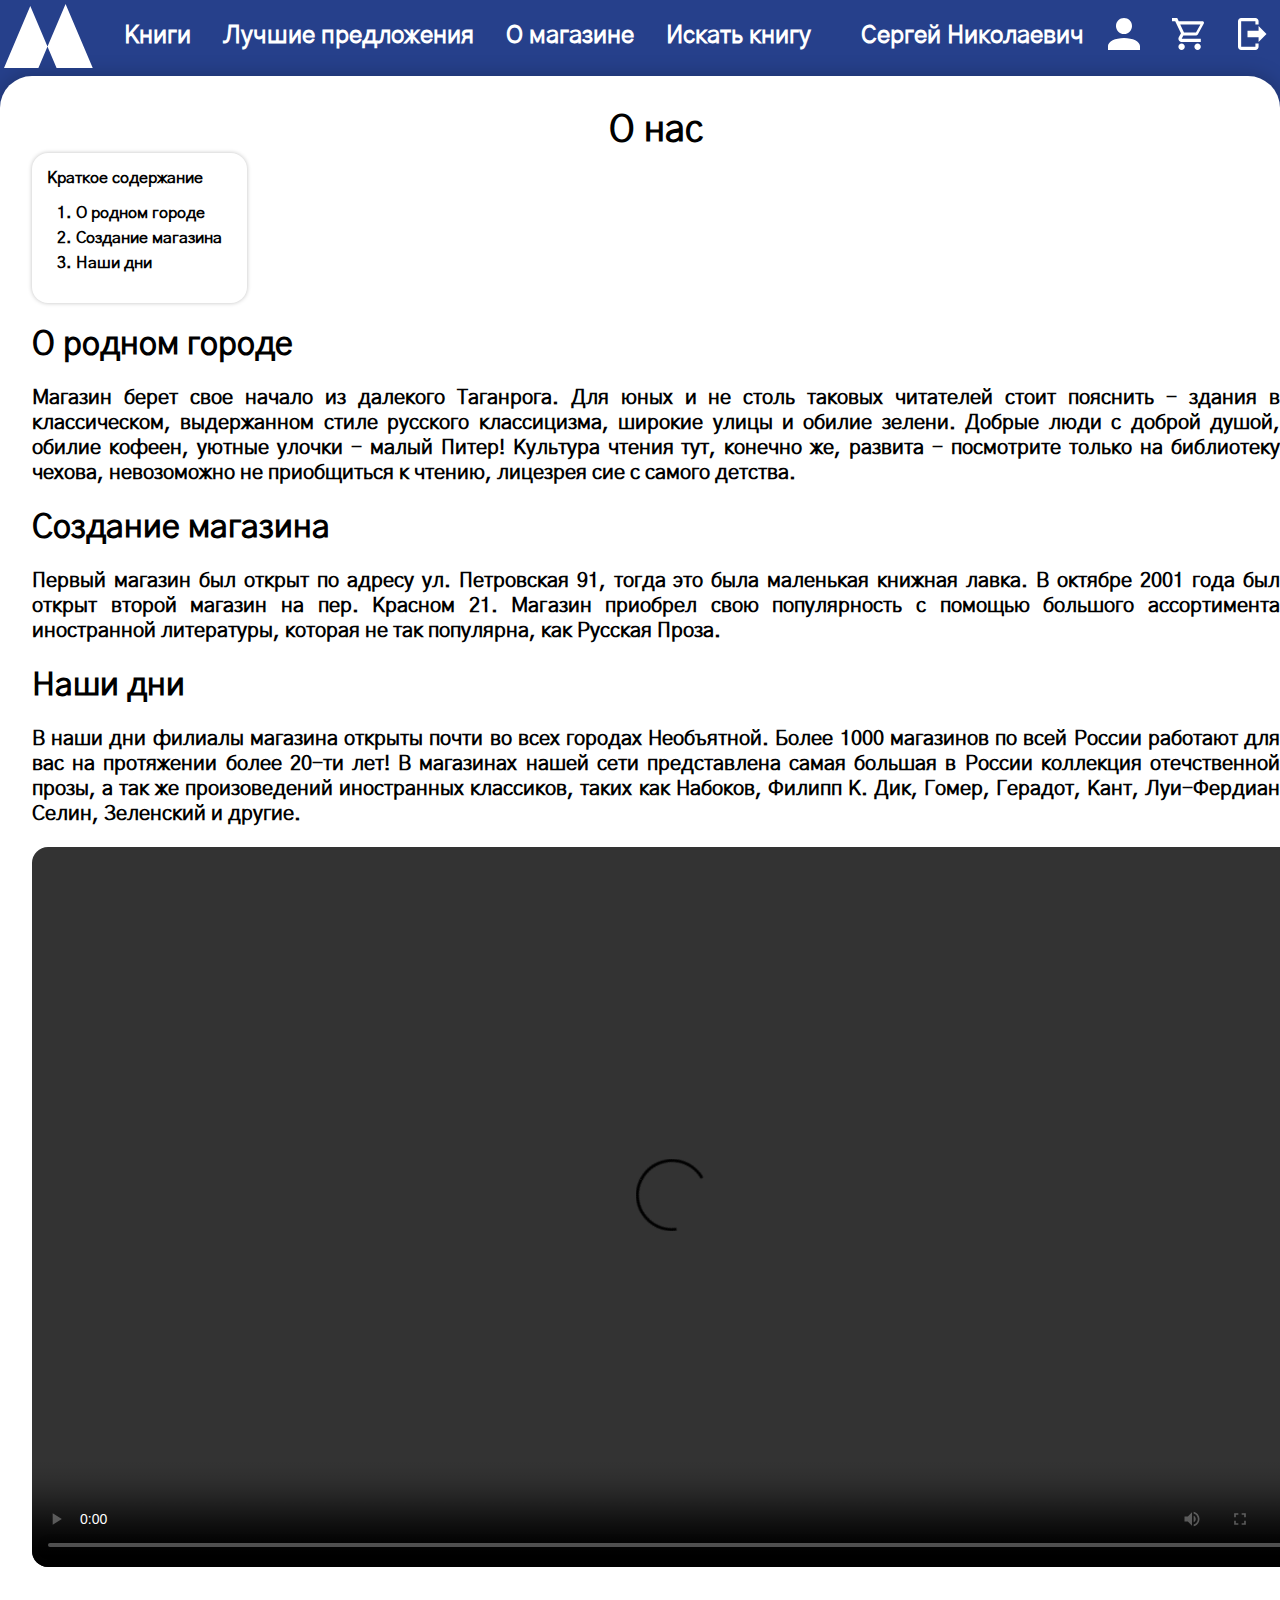
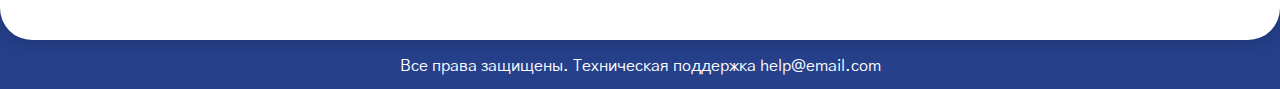
==== commit 61ed21c6: "#20. Favicon added" ====
--- a/about-log.html
+++ b/about-log.html
@@ -3,6 +3,7 @@
 
 <head>
     <meta charset="UTF-8"/>
+    <link rel="icon" type="image/x-icon" href="/img/favicon.ico"/>
     <link rel="stylesheet" href="./css/styles.css"/>
     <link rel="stylesheet" href="./font/GothicA1-Regular.woff">
     <script src="./scripts.js"></script>
--- a/css/styles.css
+++ b/css/styles.css
@@ -40,6 +40,10 @@
 
 .text-size-36 {
     font-size: 36px;
+}
+
+.valign-super {
+    vertical-align: super;
 }
 
 /* #endregion */
@@ -394,7 +398,11 @@
 /* #endregion */
 
 .content-shadow {
-    box-shadow: 0 0 4px rgba(0, 0, 0, 0.25);
+    box-shadow: 0 0 4px rgba(0, 0, 0, 0.15);
+}
+
+.cursor-default {
+    cursor: default;
 }
 
 /* #endregion */
@@ -413,6 +421,7 @@
     display: inline-flex;
     padding: 8px 12px;
     border-radius: 32px;
+    transition: background-color .3s ease;
 }
 
 .header-button:hover {
@@ -447,15 +456,16 @@
     color: #ffffff;
 
     cursor: default;
+    transition: color .3s ease;
 }
 
 .navigation-buttons {
     display: flex;
+    gap: 8px;
 }
 
 .header-reverse {
     flex-direction: row-reverse;
-    /* flex-grow: 1; */
     gap: 16px;
     font-family: "Gothic A1";
     font-weight: bold;
@@ -469,10 +479,11 @@
 .find-row {
     flex-grow: 1;
     display: inline-flex;
-    padding: 16px;
+    padding: 8px;
     align-items: center;
     border-radius: 32px;
-    max-height: 35px;
+    max-height: 24px;
+    margin: 0 32px
 }
 
 .find-row textarea {
@@ -483,7 +494,7 @@
     outline: none;
 
     overflow: hidden;
-    font-size: 28px;
+    font-size: 20px;
     font-family: "Gothic A1";
     font-weight: bold;
 }
@@ -493,11 +504,11 @@
 }
 
 .find-button-show {
-    animation: show .8s ease-in forwards;
+    animation: show .6s ease-in forwards;
 }
 
 .find-button-hide {
-    animation: hide .8s ease-in forwards;
+    animation: hide .6s ease-in forwards;
 }
 
 @keyframes show {
@@ -524,6 +535,19 @@
     color: white;
 }
 
+.navigation-buttons > a {
+    border-radius: 20px;    
+    transition: all .3s ease;
+}
+
+.navigation-buttons > a:hover {
+    background-color: white;
+}
+
+.navigation-buttons > a:hover > img {
+    filter: invert(0%) sepia(5%) saturate(0%) hue-rotate(357deg) brightness(100%) contrast(106%);
+}
+
 /* #endregion */
 
 /* #region Page */
@@ -536,6 +560,14 @@
 
     padding: 16px;
     margin: 4px 0 4px 0;
+}
+
+.background {
+    background-image: url("../img/background.svg");
+}
+
+.background-alt { 
+    background-image: url("../img//background-alt.svg");
 }
 
 .tags {
@@ -569,13 +601,16 @@
     box-shadow: 0px 0px 4px rgba(0, 0, 0, 0.25);
     border-radius: 48px;
     background-color: white;
-    position: absolute;
-    right: 32px;
-    bottom: 4px;
+    position: fixed;
+    right: 16px;
+    bottom: 16px;
     display: flex;
     flex-direction: column;
     justify-content: center;
     cursor: pointer;
+    opacity: 0;
+    transition: all .1s ease-in-out;
+    transform: scale(.67);
 }
 
 .scroll-button i {
@@ -588,8 +623,10 @@
 
 .preview {
     position: absolute;
+    margin-top: 8px;
     opacity: 0;
-    transition: opacity .5s ease;
+    transition: all .3s ease-in-out;
+    z-index: 5;
 }
 
 .preview-author {
@@ -629,11 +666,13 @@
 
 .tooltip-target .tooltip {
     visibility: hidden;
-    
+    opacity: 0;
+    transition: all .3s ease-in-out;
 }
 
 .tooltip-target:hover .tooltip {
     visibility: visible;
+    opacity: 1;
 }
 
 .tooltip {
@@ -721,6 +760,7 @@
     color: #000000;
     height: 32px;
     border-radius: 16px;
+    transition: background-color .3s ease;
 }
 
 .white-button span {
@@ -730,6 +770,7 @@
     padding: 8px 0 8px 0;
     cursor: default;
     line-height: 16px;
+    transition: color .3s ease;
 }
 
 .white-button:hover {
@@ -750,6 +791,7 @@
     color: #ffffff !important;
     height: 32px;
     border-radius: 16px;
+    transition: background-color .3s ease;
 }
 
 .blue-button span {
@@ -760,6 +802,7 @@
     cursor: default;
     line-height: 16px;
     color: #ffffff !important;
+    transition: color .3s ease;
 }
 
 .blue-button:hover {
@@ -776,6 +819,7 @@
     color: white !important;
     height: 32px;
     border-radius: 16px;
+    transition: background-color .3s ease;
 }
 
 .red-button span {
@@ -786,6 +830,7 @@
     cursor: default;
     line-height: 16px;
     color: white !important;
+    transition: color .3s ease;
 }
 
 .red-button:hover {
@@ -802,6 +847,7 @@
     color: white !important;
     height: 32px;
     border-radius: 16px;
+    transition: background-color .3s ease
 }
 
 .green-button span {
@@ -812,6 +858,7 @@
     cursor: default;
     line-height: 16px;
     color: white !important;
+    transition: color .3s ease;
 }
 
 .green-button:hover {
@@ -979,6 +1026,11 @@
 
 /* #endregion */
 
+.a-disable-highlight {
+    text-decoration: none;
+    color: black;
+}
+
 /* #endregion */
 
 /* #region BookPage */
@@ -1238,6 +1290,10 @@
 
 .about-video  {
     margin: 20px auto;
+}
+
+video {
+    border-radius: 16px;
 }
 
 /* #endregion */
@@ -1577,10 +1633,6 @@
 
 /* #region Register Page */
 
-.login-background {
-    background-image: url("../img/background.svg");
-}
-
 .login-page-content {
     width: 25%;
     border-radius: 32px;
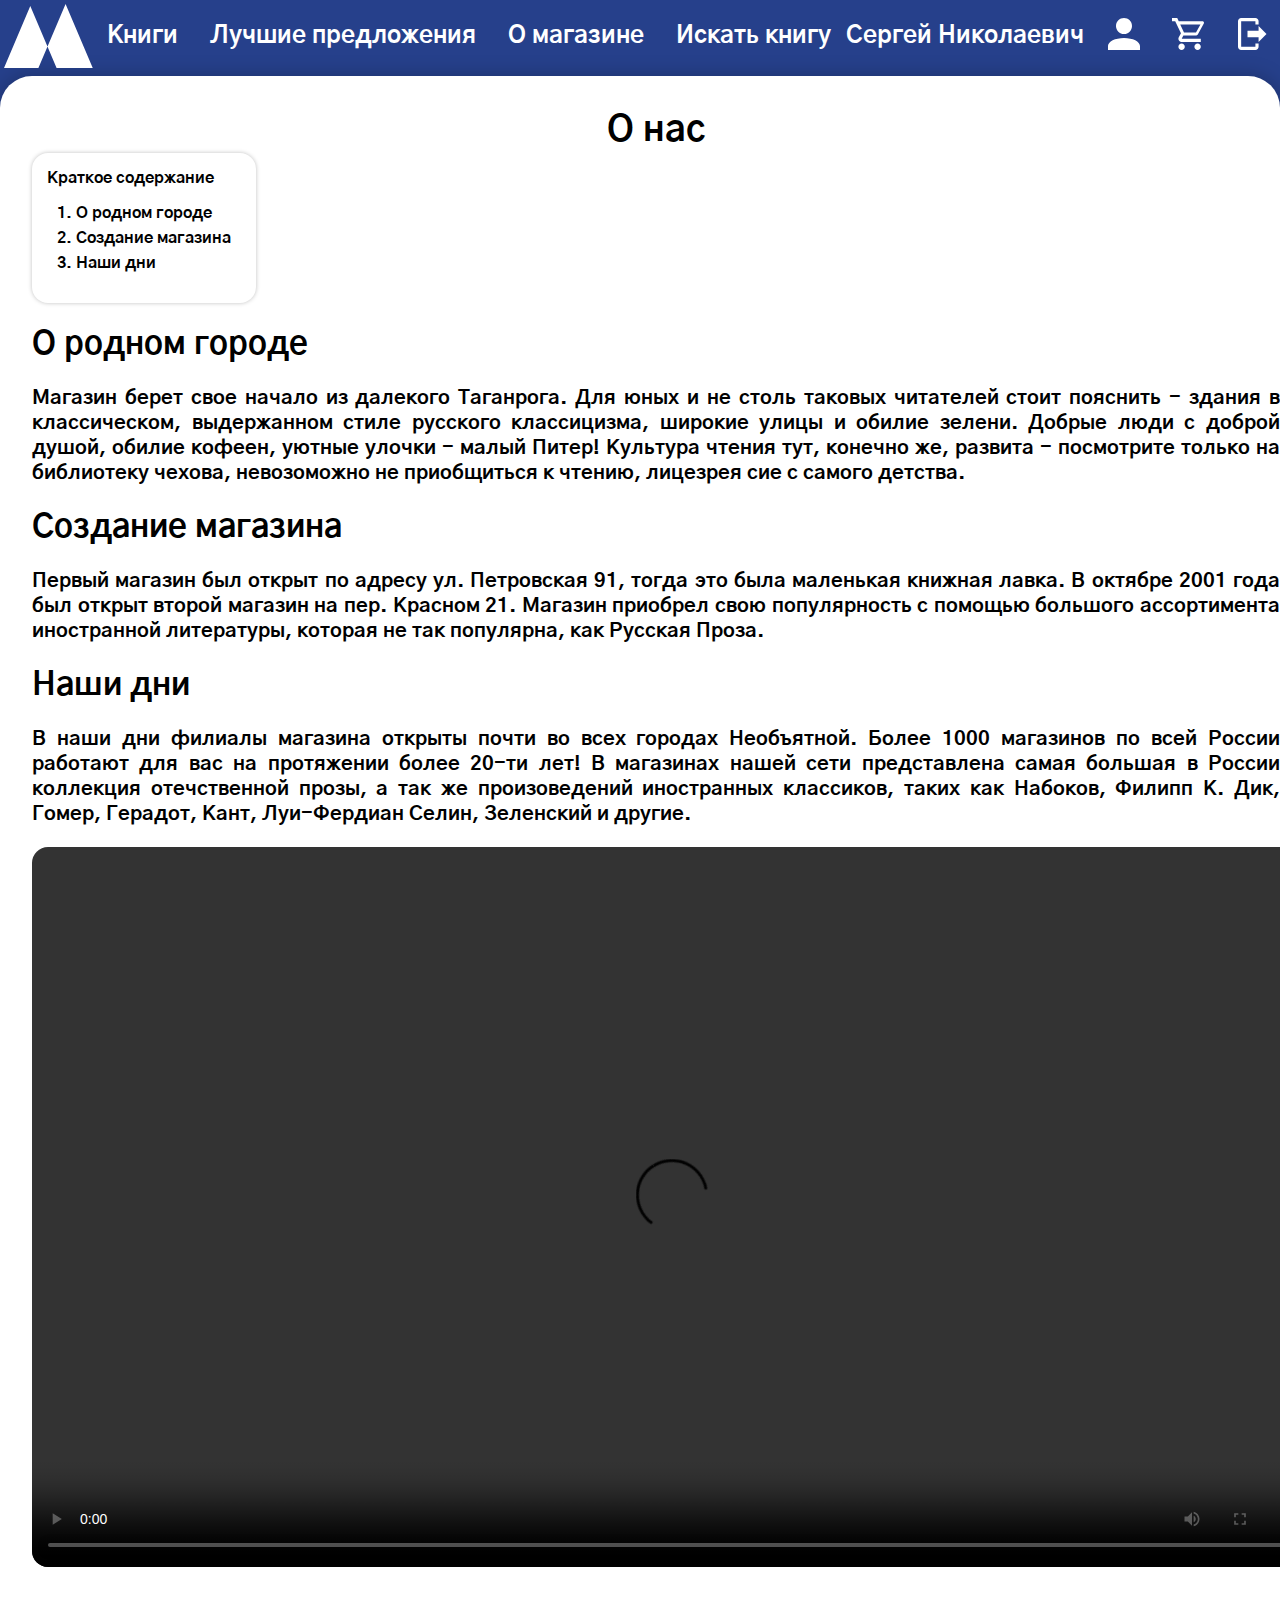
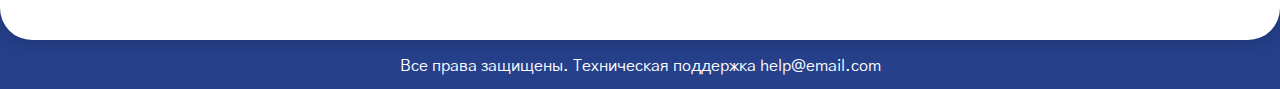
==== commit 9ca52281: "Fixes and improvements" ====
--- a/about-log.html
+++ b/about-log.html
@@ -3,9 +3,8 @@
 
 <head>
     <meta charset="UTF-8"/>
-    <link rel="icon" type="image/x-icon" href="/img/favicon.ico"/>
+    <link rel="icon" type="image/x-icon" href="./img/favicon.ico"/>
     <link rel="stylesheet" href="./css/styles.css"/>
-    <link rel="stylesheet" href="./font/GothicA1-Regular.woff">
     <script src="./scripts.js"></script>
     <title>О нас</title>
 </head>
--- a/css/styles.css
+++ b/css/styles.css
@@ -6,15 +6,14 @@
     font-family: "Gothic A1";
     font-style: normal;
     font-weight: 400;
-    src: local("Gothic A1"),
-        url("../fonts/GothicA1-Regular.woff") format("woff")
+    src: url("../fonts/GothicA1-Regular.ttf") format("truetype");
 }
 
 @font-face {
     font-family: "Gothic A1";
     font-style: normal;
     font-weight: bold;
-    src: local("../fonts/GothicA1-Bold.woff") format("woff")
+    src: url("../fonts/GothicA1-Bold.ttf") format("truetype");
 }
 
 * {
@@ -377,10 +376,12 @@
 /* #region Utility */
 
 .hidden {
-    display: none;
+    display: none !important;
     visibility: hidden;
-    max-width: 0 !important;
-    max-height: 0 !important;
+    width: 0;
+    height: 0;
+    /* max-width: 0 !important;
+    max-height: 0 !important; */
     padding: 0 !important;
     margin: 0 !important;
 }
@@ -1637,9 +1638,20 @@
     width: 25%;
     border-radius: 32px;
     padding: 8px;
-    display: flex;
-    flex-direction: column;
-    align-items: center;
+}
+
+.login-page-content-in {
+    display: flex;
+    flex-direction: column;
+    align-items: center;
+}
+
+.login-page-content:has(#register.hidden) {
+    height: 287px;
+}
+
+.login-page-content:has(#login.hidden) {
+    height: 383px;
 }
 
 .footer-bottom {
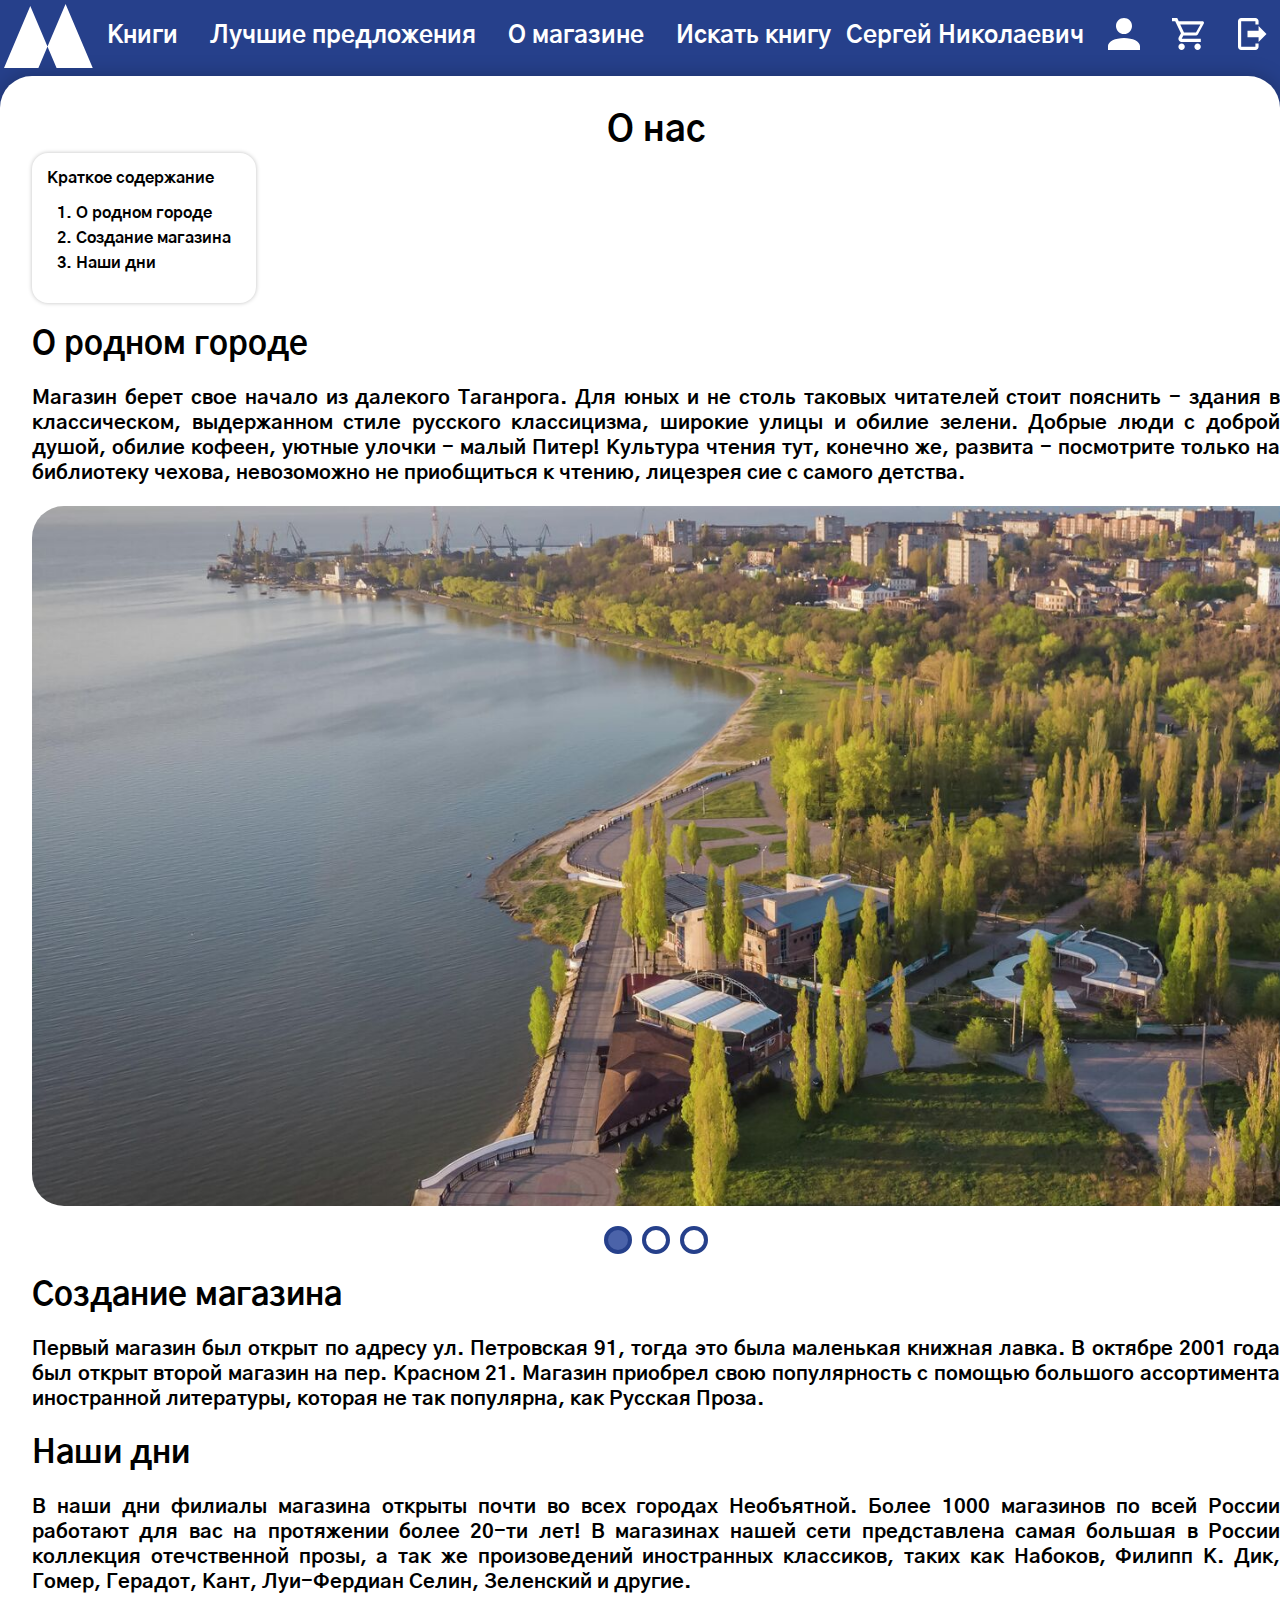
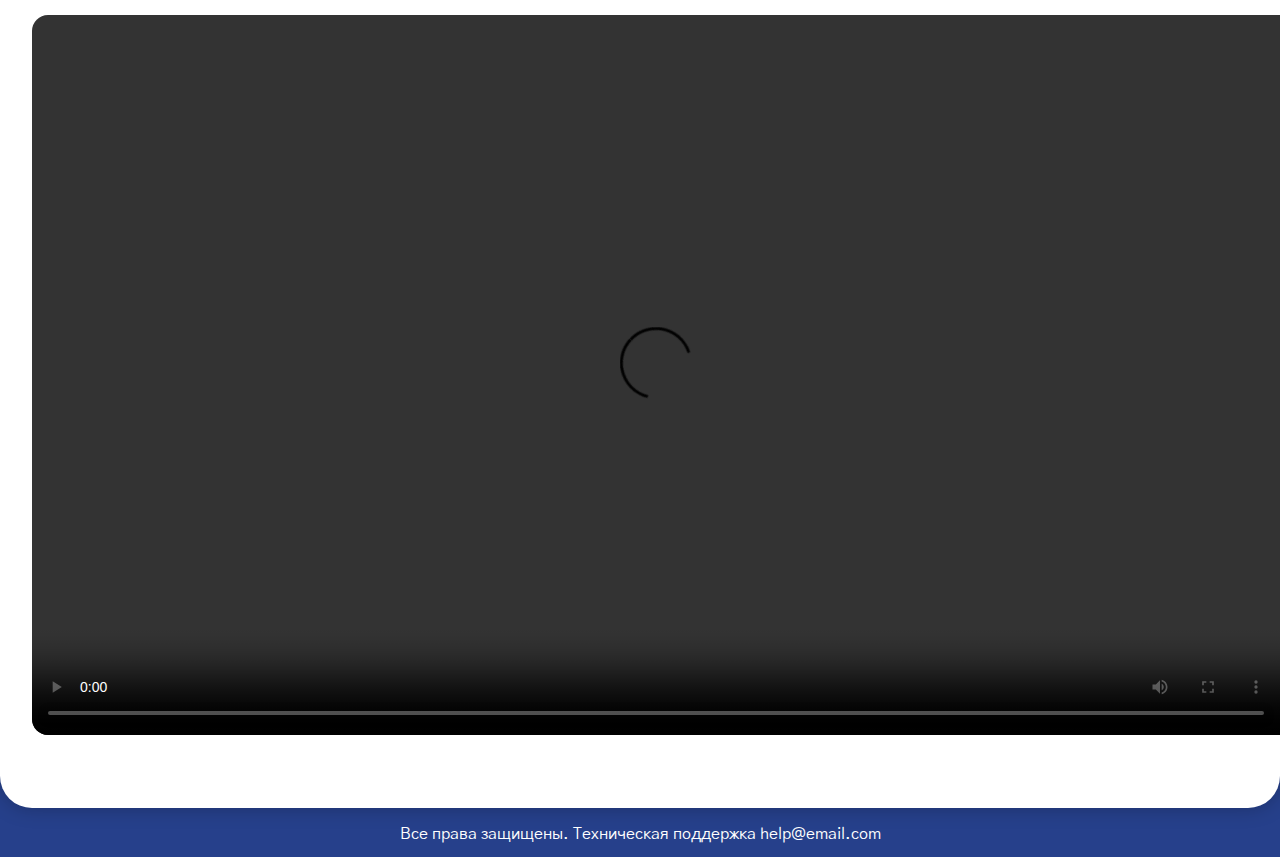
==== commit 09cd3554: "#23 Slider fixed" ====
--- a/about-log.html
+++ b/about-log.html
@@ -132,6 +132,9 @@
         </div>
         <span>Все права защищены. Техническая поддержка help@email.com</span>
     </footer>
+    <script>
+        slider()
+    </script>
 </body>
 
 </html>
--- a/css/styles.css
+++ b/css/styles.css
@@ -19,6 +19,10 @@
 * {
     font-family: "Gothic A1";
     text-align: justify;
+}
+
+.width-fit {
+    width: fit-content;
 }
 
 .text-size-20 {
@@ -734,6 +738,11 @@
     color: #000000;
 }
 
+.sort > .orders {
+    display: flex;
+    flex-direction: column;
+}
+
 .categories div,
 .authors div {
     margin: 4px 0 4px 0;
@@ -1748,3 +1757,64 @@
 }
 
 /* #endregion */
+
+/* #region Adaptive */
+
+@media (orientation: portrait) {
+    .page-content {
+        flex-direction: column;
+    }
+
+    .div-sort-filter {
+        width: calc(100% - 66px);
+        display: grid;
+    }
+
+    .div-sort-filter > .sort > .orders {
+        flex-direction: row;
+        gap: 2%;
+    }
+
+    .div-sort-filter > .sort > .orders > * {
+        width: 49%;
+    }
+
+    .about {
+        width: calc(100% - 32px);
+    }
+
+    .image-slider {
+        width: calc(100% - 32px);
+    }
+
+    .image-slider > .image-slider__item {
+        width: 100%;
+    }
+
+    .about-video > video {
+        width: 100%;
+        height: fit-content;
+    }
+
+    #login #footer {
+        font-size: 24px;
+        padding-bottom: 16px;
+    }
+
+    #login {
+        background-repeat: no-repeat;
+        background-size: cover;
+        
+    }
+
+    #login .empty-page {
+        min-width: 100vw;
+        min-height: 100vh;
+    }
+
+    .login-page-content {
+        width: 50%;
+    }
+}
+
+/* #endregion */